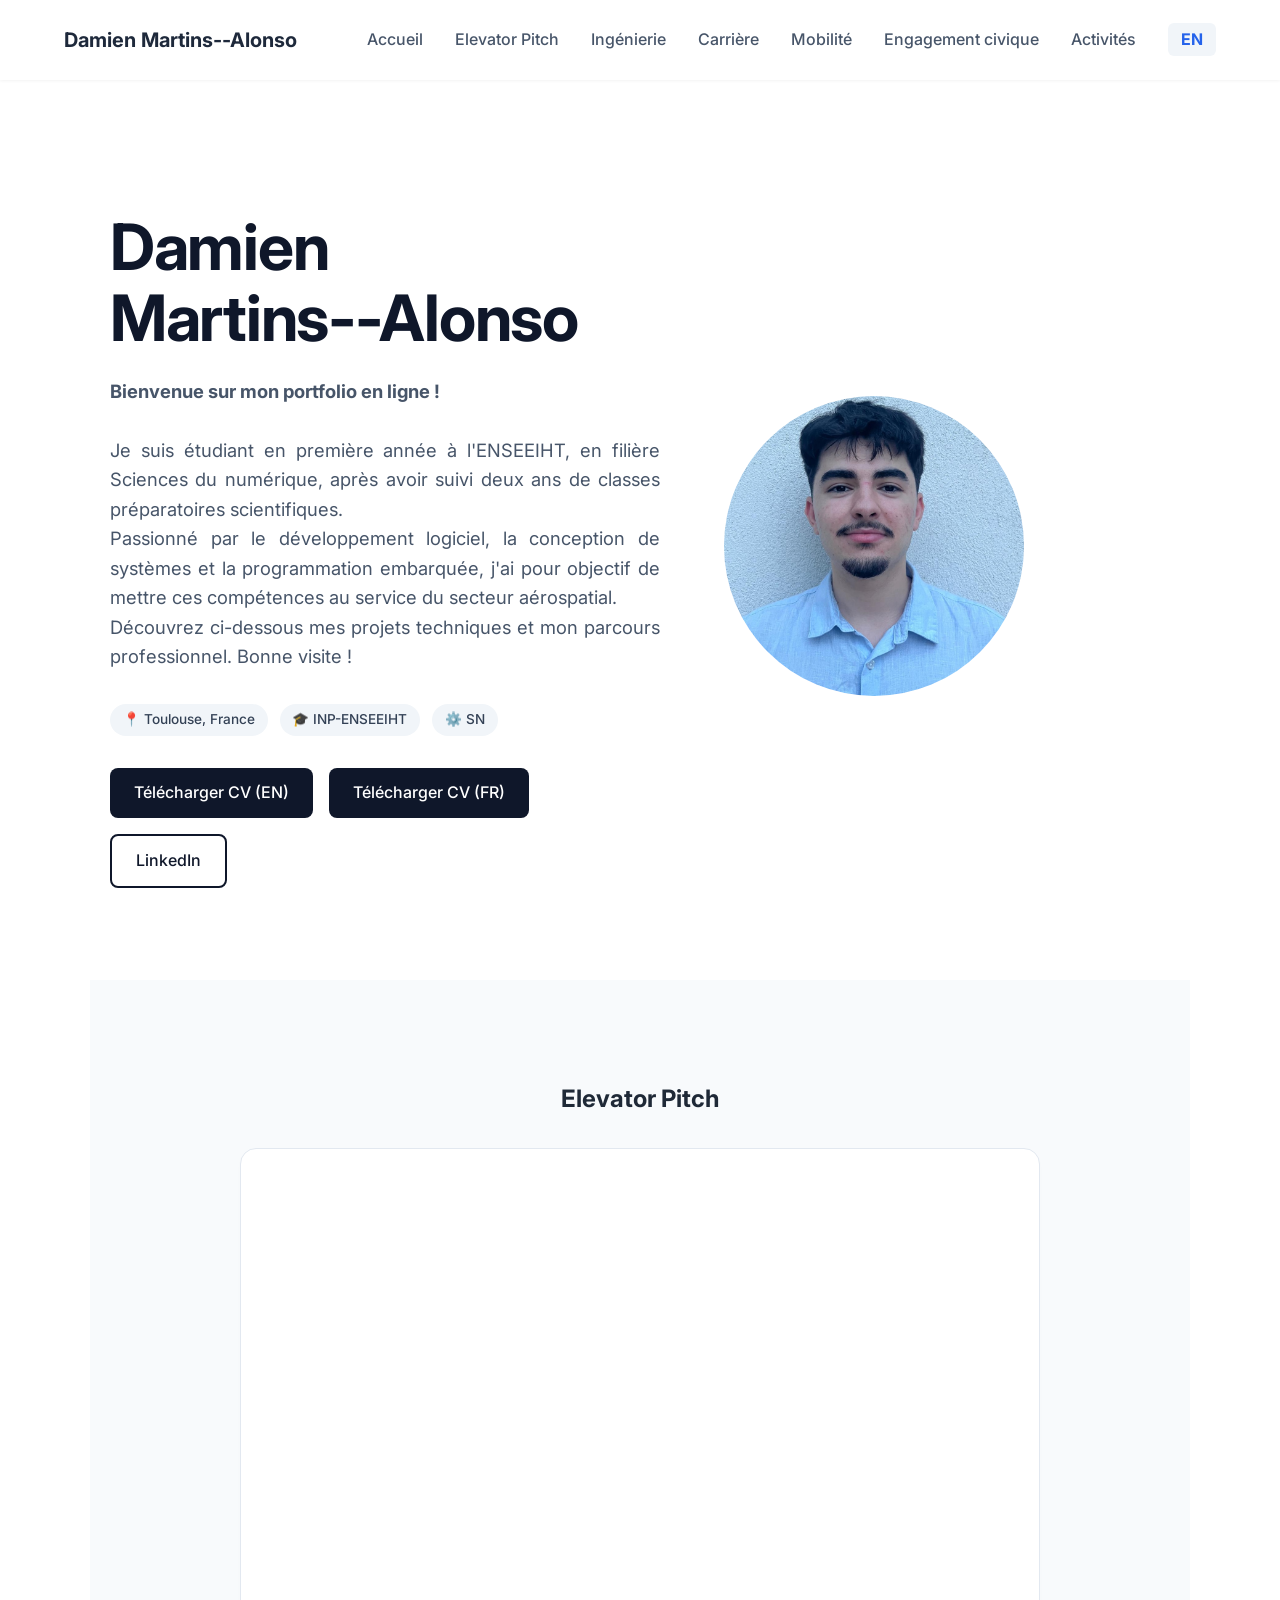
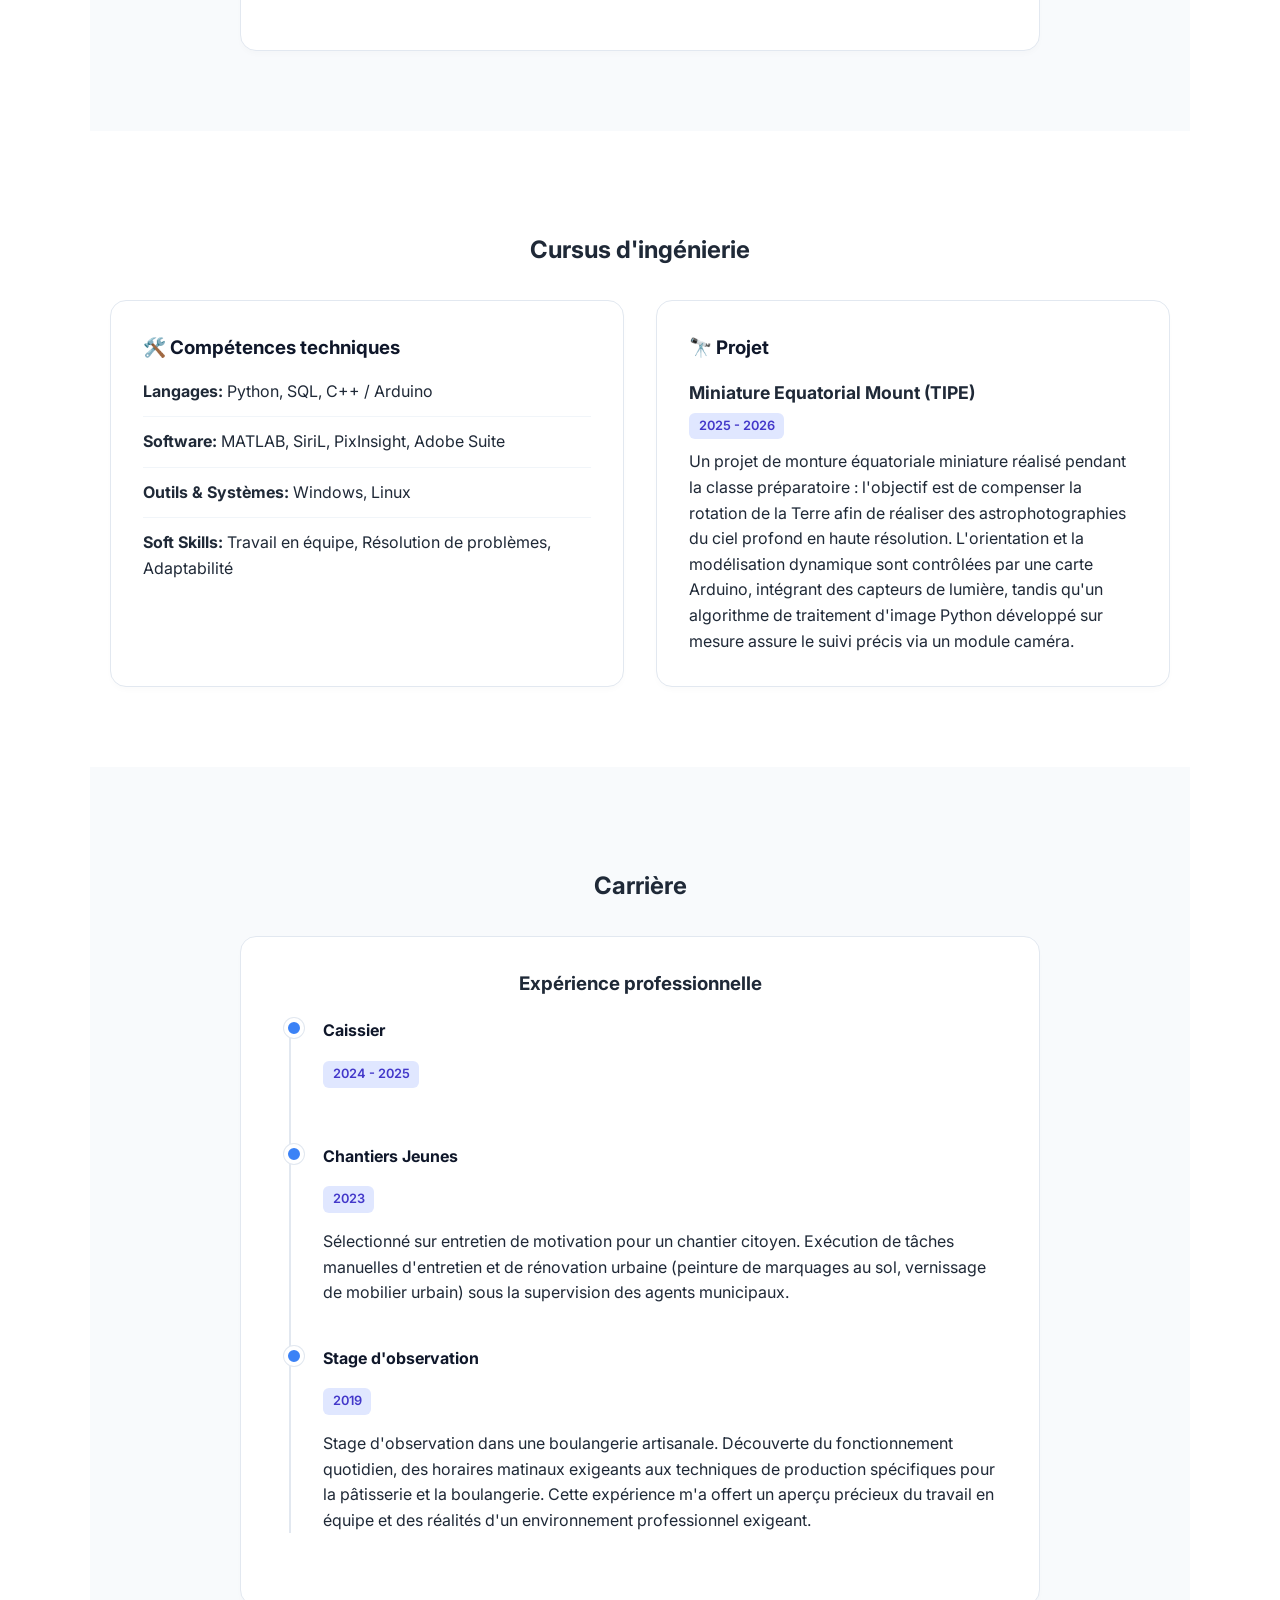
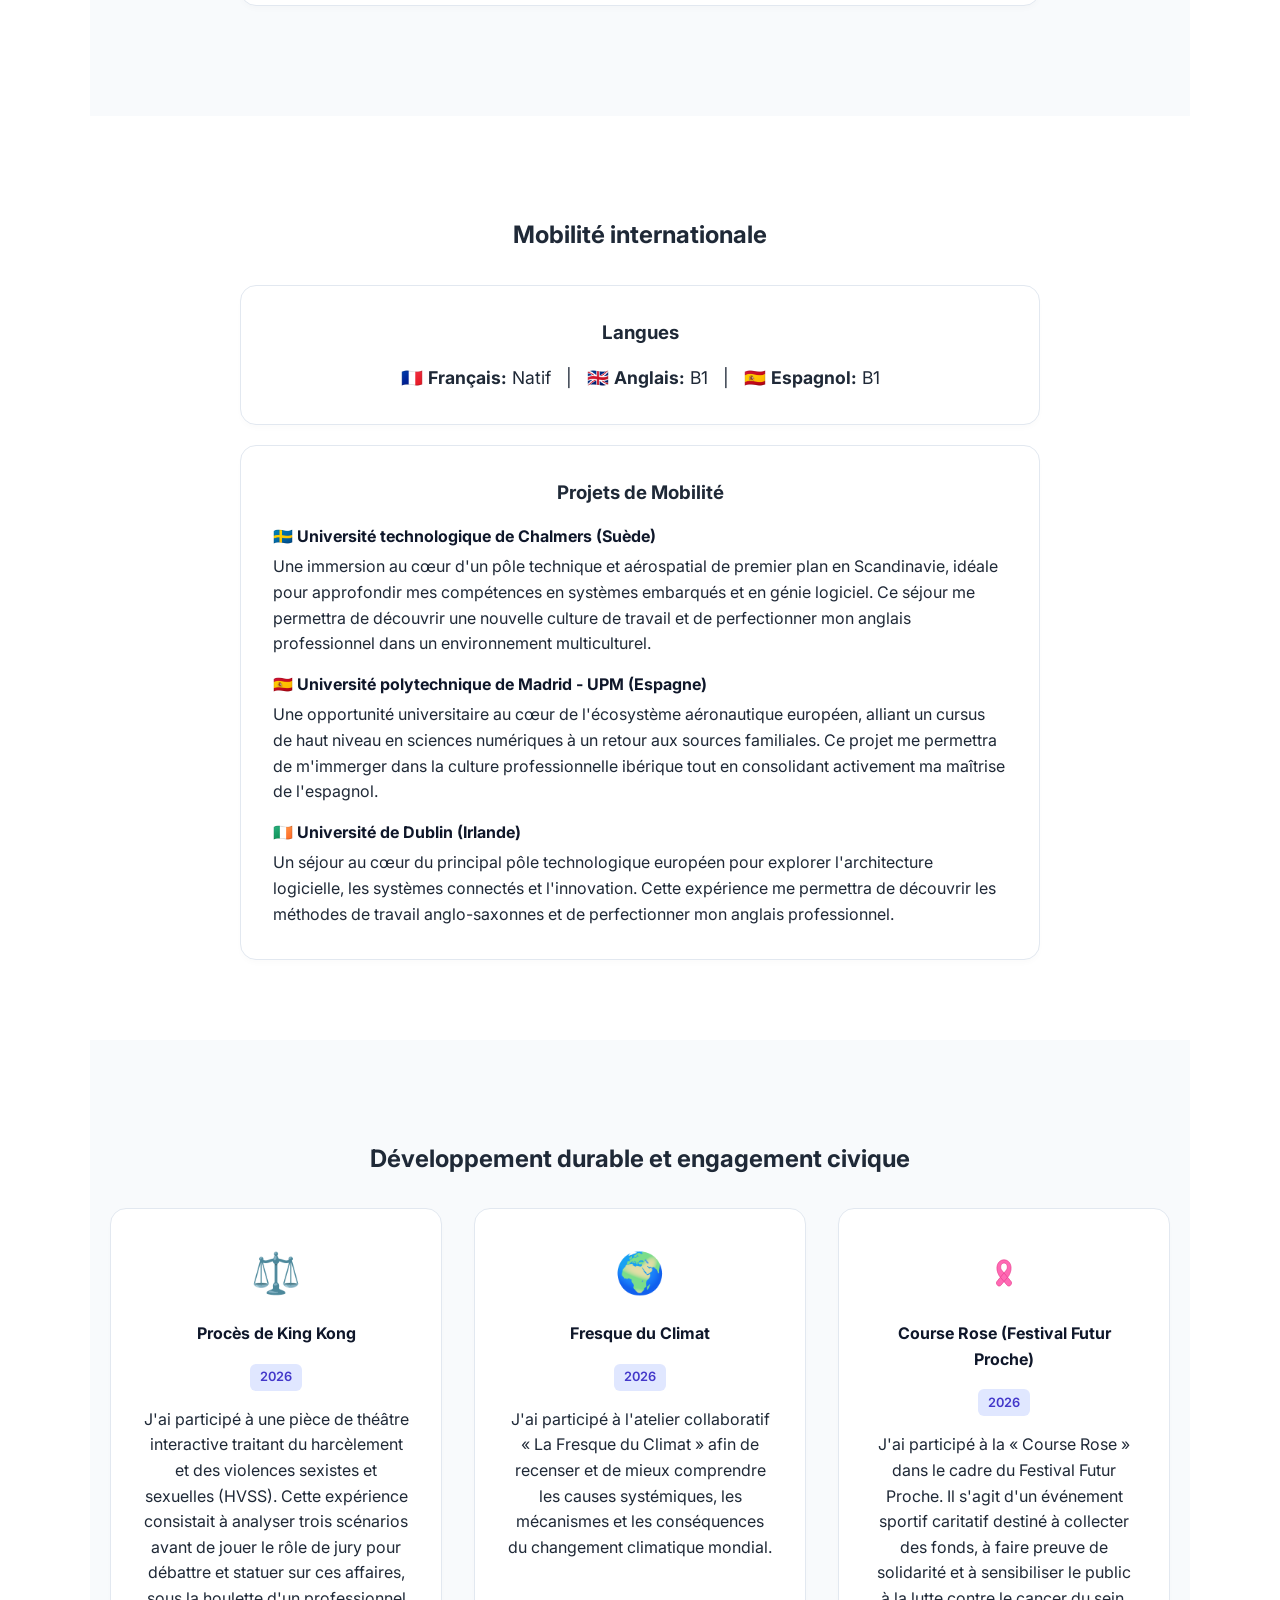
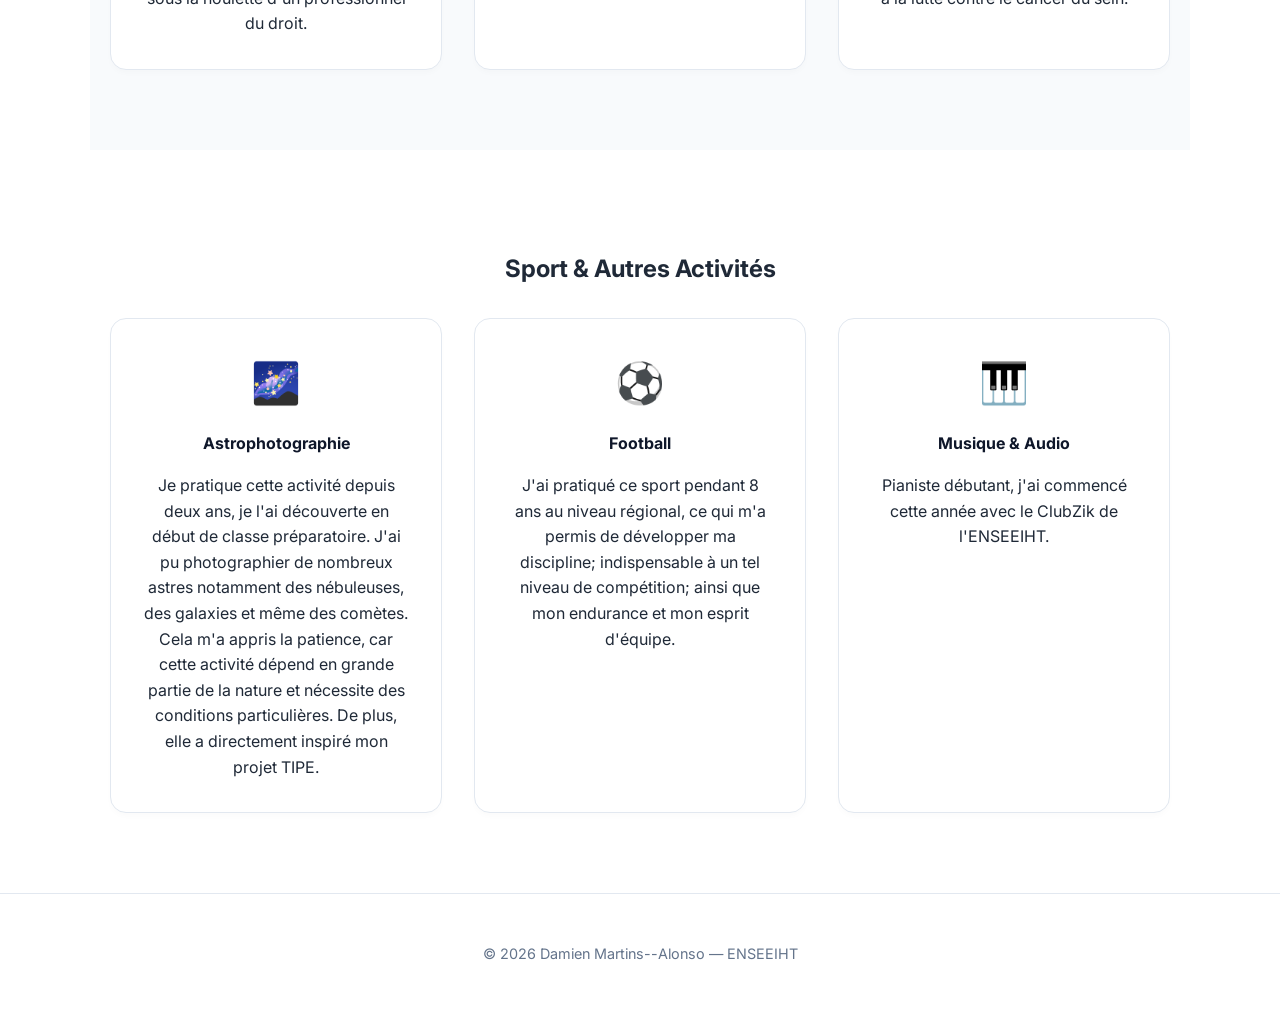
==== index_fr.html @ 05f64588 "Translate project descriptions to French Updated French text for youth projects and bakery internshi" ====
<!DOCTYPE html>
<html lang="en">
<head>
    <meta charset="UTF-8">
    <meta name="viewport" content="width=device-width, initial-scale=1.0">
    <title>Damien Martins--Alonso | Portfolio</title>
    <link rel="stylesheet" href="style.css">
    <!-- Google Fonts for modern typography -->
    <link rel="preconnect" href="https://fonts.googleapis.com">
    <link rel="preconnect" href="https://fonts.gstatic.com" crossorigin>
    <link href="https://fonts.googleapis.com/css2?family=Inter:wght@400;500;600;700&display=swap" rel="stylesheet">
</head>
<body>

  <!-- HEADER / NAVIGATION -->
    <header class="navbar">
        <div class="nav-brand"><a href="#welcome">Damien Martins--Alonso</a></div>
        
        <!-- Menu Desktop -->
        <nav class="desktop-nav">
            <ul class="nav-links">
                <li><a href="#welcome">Accueil</a></li>
                <li><a href="#elevator">Elevator Pitch</a></li>
                <li><a href="#engineering">Ingénierie</a></li>
                <li><a href="#career">Carrière</a></li>
                <li><a href="#mobility">Mobilité</a></li>
                <li><a href="#engagement">Engagement civique</a></li>
                <li><a href="#activities">Activités</a></li>
                <!-- Bouton Langue Desktop -->
                <li><a href="index.html" class="lang-btn" style="font-weight: 700; color: #2563eb;">EN</a></li>
            </ul>
        </nav>

        <!-- Bouton Hamburger / Croix -->
        <button class="hamburger" id="hamburger-btn" aria-label="Toggle menu">
            <span></span>
            <span></span>
            <span></span>
        </button>

        <!-- Menu Déroulant Mobile -->
        <div class="mobile-menu" id="mobile-menu">
            <ul class="mobile-nav-links">
                <li><a href="#welcome" class="mobile-link">Accueil</a></li>
                <li><a href="#elevator" class="mobile-link">Elevator Pitch</a></li>
                <li><a href="#engineering" class="mobile-link">Ingénierie</a></li>
                <li><a href="#career" class="mobile-link">Carrière</a></li>
                <li><a href="#mobility" class="mobile-link">Mobilité</a></li>
                <li><a href="#engagement" class="mobile-link">Engagement civique</a></li>
                <li><a href="#activities" class="mobile-link">Activités</a></li>
                <!-- Bouton Langue Mobile -->
                <li><a href="index.html" class="mobile-link" style="font-weight: 700; color: #2563eb; margin-top: 0.5rem; display: inline-block;">EN</a></li>
            </ul>
        </div>
    </header>
<main>    
        <!-- 1. WELCOME SECTION -->
        <section id="welcome" class="section hero">
            <div class="hero-content">
                <div class="hero-text">
                    <h1>Damien<br>Martins--Alonso</h1>
                    <p class="uvp" style="text-align: justify;">
                        <strong>Bienvenue sur mon portfolio en ligne !</strong><br><br>
                        Je suis étudiant en première année à l'ENSEEIHT, en filière Sciences du numérique, après avoir suivi deux ans de classes préparatoires scientifiques.<br>
                        Passionné par le développement logiciel, la conception de systèmes et la programmation embarquée, j'ai pour objectif de mettre ces compétences au service du secteur aérospatial.<br>
                           Découvrez ci-dessous mes projets techniques et mon parcours professionnel. Bonne visite !
                    </p>
                    <div class="tags">
                        <span class="tag">📍 Toulouse, France</span>
                        <span class="tag">🎓 INP-ENSEEIHT </span>
                        <span class="tag">⚙️ SN </span>
                    </div>
                    <div class="actions">
                        <a href="assets/CV_EN.pdf" class="btn" target="_blank">Télécharger CV (EN)</a>
                        <a href="assets/CV_FR.pdf" class="btn" target="_blank">Télécharger CV (FR)</a>
                        <a href="https://www.linkedin.com/in/damien-martins-alonso-7abb7a439/" class="btn btn-outline" target="_blank">LinkedIn</a>
                    </div>
                </div>
                <div class="hero-image">
                    <img src="assets/photo.jpg" alt="Damien Martins--Alonso" style="width: 300px; height: 300px; border-radius: 50%; object-fit: cover; object-position: 65% 30%;">
                </div>
            </div>
        </section>

        <!-- 2. ELEVATOR PITCH SECTION -->
        <section id="elevator" class="section bg-light">
            <h2 style="text-align: center;">Elevator Pitch</h2>
            <p class="section-subtitle" style="text-align: center; margin-bottom: 30px;">  </p>
            <div class="card video-card" style="margin: 0 auto; max-width: 800px;">
                <div class="video-container">
                    <iframe width="560" height="315" src="https://www.youtube.com/embed/dQw4w9WgXcQ" title="Elevator Pitch" frameborder="0" allowfullscreen></iframe>
                </div>
            </div>
        </section>

      <!-- 3. ENGINEERING COURSE SECTION -->
        <section id="engineering" class="section">
            <h2 style="text-align: center;">Cursus d'ingénierie</h2>
           <p class="section-subtitle" style="text-align: center; margin-bottom: 30px;">  </p>
            <div class="grid-2">
                <div class="card">
                    <h3>🛠️ Compétences techniques</h3>
                    <ul class="skills-list">
                        <li><strong>Langages:</strong> Python, SQL, C++ / Arduino</li>
                        <li><strong>Software:</strong> MATLAB, SiriL, PixInsight, Adobe Suite</li>
                        <li><strong>Outils & Systèmes:</strong> Windows, Linux</li>
                        <li><strong>Soft Skills:</strong> Travail en équipe, Résolution de problèmes, Adaptabilité</li>
                    </ul>
                </div>

               <div class="card project-card">
                    <h3>🔭 Projet</h3>
                    <div style="margin-top: 15px;">
                        <h4 style="font-size: 1.1rem; color: var(--primary-color); margin-bottom: 5px;">Miniature Equatorial Mount (TIPE)</h4>
                        <span class="date" style="display: inline-block; margin-bottom: 10px;">2025 - 2026</span>
                        <p>Un projet de monture équatoriale miniature réalisé pendant la classe préparatoire : l'objectif est de compenser la rotation de la Terre afin de réaliser des astrophotographies du ciel profond en haute résolution. L'orientation et la modélisation dynamique sont contrôlées par une carte Arduino, intégrant des capteurs de lumière, tandis qu'un algorithme de traitement d'image Python développé sur mesure assure le suivi précis via un module caméra.</p>
                    </div>
                </div>
            </div>
        </section>
        
        <!-- 4. CAREER DEVELOPMENT SECTION -->
        <section id="career" class="section bg-light">
            <h2 style="text-align: center;">Carrière</h2>
            <p class="section-subtitle" style="text-align: center; margin-bottom: 30px;">  </p>        
            <div style="max-width: 800px; margin: 0 auto;">
                <div class="card" style="margin-bottom: 30px;">
                    <h3 style="text-align: center; color: var(--primary-color); margin-bottom: 20px;">Expérience professionnelle</h3>
                    <div class="experience-timeline">
                        <div class="timeline-item">
                            <h4>Caissier</h4>
                            <span class="date">2024 - 2025</span>
                            <p> </p>
                        </div>
                        <div class="timeline-item">
                            <h4>Chantiers Jeunes</h4>
                            <span class="date">2023</span>
                            <p>Sélectionné sur entretien de motivation pour un chantier citoyen. Exécution de tâches manuelles d'entretien et de rénovation urbaine (peinture de marquages au sol, vernissage de mobilier urbain) sous la supervision des agents municipaux.</p>
                        </div>
                        <div class="timeline-item">
                            <h4>Stage d'observation</h4>
                            <span class="date">2019</span>
                            <p>Stage d'observation dans une boulangerie artisanale. Découverte du fonctionnement quotidien, des horaires matinaux exigeants aux techniques de production spécifiques pour la pâtisserie et la boulangerie. Cette expérience m'a offert un aperçu précieux du travail en équipe et des réalités d'un environnement professionnel exigeant.</p>
                        </div>
                    </div>
                </div>
            </div>
        </section>
        
        <!-- 5. INTERNATIONAL MOBILITY SECTION -->
        <section id="mobility" class="section">
            <h2 style="text-align: center;">Mobilité internationale</h2>
            <p class="section-subtitle" style="text-align: center; margin-bottom: 30px;">   </p>
            
            <div style="max-width: 800px; margin: 0 auto;">
                <div class="card" style="margin-bottom: 20px;">
                    <h3 style="text-align: center; color: var(--primary-color);">Langues</h3>
                    <p style="text-align: center; font-size: 1.1rem; line-height: 1.6;">
                        🇫🇷 <strong>Français:</strong> Natif &nbsp; | &nbsp; 
                        🇬🇧 <strong>Anglais:</strong> B1 &nbsp; | &nbsp; 
                        🇪🇸 <strong>Espagnol:</strong> B1
                    </p>
                </div>
                
                <div class="card">
                    <h3 style="text-align: center; color: var(--primary-color);">Projets de Mobilité</h3>
                    <div style="display: flex; flex-direction: column; gap: 15px;">
                        <div>
                            <h4 style="margin-bottom: 5px;">🇸🇪 Université technologique de Chalmers (Suède)</h4>
                            <p>Une immersion au cœur d'un pôle technique et aérospatial de premier plan en Scandinavie, idéale pour approfondir mes compétences en systèmes embarqués et en génie logiciel. Ce séjour me permettra de découvrir une nouvelle culture de travail et de perfectionner mon anglais professionnel dans un environnement multiculturel.</p>
                        </div>
                        <div>
                            <h4 style="margin-bottom: 5px;">🇪🇸 Université polytechnique de Madrid - UPM (Espagne)</h4>
                            <p>Une opportunité universitaire au cœur de l'écosystème aéronautique européen, alliant un cursus de haut niveau en sciences numériques à un retour aux sources familiales. Ce projet me permettra de m'immerger dans la culture professionnelle ibérique tout en consolidant activement ma maîtrise de l'espagnol.</p>
                        </div>
                        <div>
                            <h4 style="margin-bottom: 5px;">🇮🇪 Université de Dublin (Irlande)</h4>
                            <p>Un séjour au cœur du principal pôle technologique européen pour explorer l'architecture logicielle, les systèmes connectés et l'innovation. Cette expérience me permettra de découvrir les méthodes de travail anglo-saxonnes et de perfectionner mon anglais professionnel.</p>
                        </div>
                    </div>
                </div>
            </div>
        </section>

        <!-- 6. SUSTAINABILITY & CIVIC ENGAGEMENT SECTION -->
        <section id="engagement" class="section bg-light">
            <h2 style="text-align: center;">Développement durable et engagement civique</h2>
            <p class="section-subtitle" style="text-align: center; margin-bottom: 30px;">  </p>
            <div class="grid-3">
                <div class="card align-center">
                    <div class="icon">⚖️</div>
                    <h4>Procès de King Kong</h4>
                    <span class="date">2026</span>
                    <p>J'ai participé à une pièce de théâtre interactive traitant du harcèlement et des violences sexistes et sexuelles (HVSS). Cette expérience consistait à analyser trois scénarios avant de jouer le rôle de jury pour débattre et statuer sur ces affaires, sous la houlette d'un professionnel du droit.</p>
                </div>
                
                <div class="card align-center">
                    <div class="icon">🌍</div>
                    <h4>Fresque du Climat</h4>
                    <span class="date">2026</span>
                    <p>J'ai participé à l'atelier collaboratif « La Fresque du Climat » afin de recenser et de mieux comprendre les causes systémiques, les mécanismes et les conséquences du changement climatique mondial.</p>
                </div>

                <div class="card align-center">
                    <div class="icon">
                        <!-- Véritable icône du Ruban Rose avec effet croisé intégré en SVG -->
                        <svg width="32" height="32" viewBox="0 0 100 100" xmlns="http://www.w3.org/2000/svg">
                            <path d="M50 15 C 30 15, 20 40, 35 65 L 60 95 C 60 95, 65 100, 70 95 C 75 90, 75 85, 70 80 L 45 50 C 35 40, 40 25, 50 25 C 60 25, 65 40, 55 50 L 30 80 C 25 85, 25 90, 30 95 C 35 100, 40 95, 40 95 L 65 65 C 80 40, 70 15, 50 15 Z" fill="#ff69b4" stroke="#e83e8c" stroke-width="2"/>
                        </svg>
                    </div>
                    <h4>Course Rose (Festival Futur Proche)</h4>
                    <span class="date">2026</span>
                    <p>J'ai participé à la « Course Rose » dans le cadre du Festival Futur Proche. Il s'agit d'un événement sportif caritatif destiné à collecter des fonds, à faire preuve de solidarité et à sensibiliser le public à la lutte contre le cancer du sein.</p>
                </div>
            </div>
        </section>

        <!-- 7. SPORT & OTHER ACTIVITIES SECTION -->
        <section id="activities" class="section">
            <h2 style="text-align: center;">Sport & Autres Activités</h2>
            <p class="section-subtitle" style="text-align: center; margin-bottom: 30px;">  </p>        
            <div class="grid-3">
                <div class="card align-center">
                    <div class="icon">🌌</div>
                    <h4>Astrophotographie</h4>
                    <p>Je pratique cette activité depuis deux ans, je l'ai découverte en début de classe préparatoire. J'ai pu photographier de nombreux astres notamment des nébuleuses, des galaxies et même des comètes. Cela m'a appris la patience, car cette activité dépend en grande partie de la nature et nécessite des conditions particulières. De plus, elle a directement inspiré mon projet TIPE.</p>
                </div>
                <div class="card align-center">
                    <div class="icon">⚽</div>
                    <h4>Football</h4>
                    <p>J'ai pratiqué ce sport pendant 8 ans au niveau régional, ce qui m'a permis de développer ma discipline; indispensable à un tel niveau de compétition; ainsi que mon endurance et mon esprit d'équipe.</p>
                </div>
                <div class="card align-center">
                    <div class="icon">🎹</div>
                    <h4>Musique & Audio</h4>
                    <p>Pianiste débutant, j'ai commencé cette année avec le ClubZik de l'ENSEEIHT.</p>
                </div>
            </div>
        </section>

    </main>

    <footer>
        <p>© 2026 Damien Martins--Alonso — ENSEEIHT</p>
    </footer>
<script>
    const hamburgerBtn = document.getElementById('hamburger-btn');
    const mobileMenu = document.getElementById('mobile-menu');
    const mobileLinks = document.querySelectorAll('.mobile-link');

    hamburgerBtn.addEventListener('click', () => {
        hamburgerBtn.classList.toggle('active');
        mobileMenu.classList.toggle('active');
    });

    mobileLinks.forEach(link => {
        link.addEventListener('click', () => {
            hamburgerBtn.classList.remove('active');
            mobileMenu.classList.remove('active');
        });
    });
</script>
</body>
</html>
---- style.css ----
/* Reset & Base Styles */
* { box-sizing: border-box; margin: 0; padding: 0; }
html { scroll-behavior: smooth; font-family: 'Inter', sans-serif; color: #1f2937; line-height: 1.6; }
body { background-color: #ffffff; }
a { color: inherit; text-decoration: none; }

/* Utility Classes */
.bg-light { background-color: #f8fafc; }
.section { padding: 100px 20px 80px; max-width: 1100px; margin: 0 auto; }
.section-subtitle { color: #64748b; font-size: 1.1rem; margin-bottom: 3rem; }
.subsection-title { margin: 3rem 0 1.5rem; font-size: 1.5rem; }
.mt-2 { margin-top: 1rem; }
.align-center { text-align: center; }
.icon { font-size: 2.5rem; margin-bottom: 1rem; }

/* --- NAVBAR & RESPONSIVE HEADER --- */
.navbar {
    display: flex;
    justify-content: space-between;
    align-items: center;
    width: 100%;
    padding: 1.5rem 5%;
    background-color: #ffffff;
    position: sticky;
    top: 0;
    z-index: 999;
    box-shadow: 0 1px 3px rgba(0, 0, 0, 0.05);
}

.nav-brand {
    flex-shrink: 0;
}

.nav-brand a {
    font-size: 1.25rem;
    font-weight: 700;
    color: var(--primary-color, #1e293b);
    text-decoration: none;
}

.nav-links {
    list-style: none;
    display: flex;
    gap: 2rem;
    margin: 0;
    padding: 0;
}

.nav-links li a {
    text-decoration: none;
    color: #475569;
    font-weight: 500;
    transition: color 0.2s;
}

.nav-links li a:hover {
    color: var(--primary-color, #2563eb);
}

/* Hero Section */
.hero { display: flex; align-items: center; min-height: 100vh; padding-top: 120px; }
.hero-content { display: flex; gap: 4rem; align-items: center; }
.hero-text { flex: 1; }
.hero-text h1 { font-size: 4rem; line-height: 1.1; margin-bottom: 1.5rem; color: #0f172a; letter-spacing: -0.02em; }
.uvp { font-size: 1.15rem; color: #475569; margin-bottom: 2rem; max-width: 600px; }
.hero-image { flex: 0 0 350px; }
.image-placeholder { width: 300px; height: 300px; background: #e2e8f0; border-radius: 50%; display: flex; align-items: center; justify-content: center; color: #94a3b8; font-weight: 600; font-size: 1.2rem; }

/* Tags & Buttons */
.tags { display: flex; gap: 0.75rem; flex-wrap: wrap; margin-bottom: 2rem; }
.tag { background: #f1f5f9; color: #334155; padding: 0.35rem 0.8rem; border-radius: 20px; font-size: 0.85rem; font-weight: 500; }
.actions { display: flex; gap: 1rem; flex-wrap: wrap; }
.btn { display: inline-block; background: #0f172a; color: white; padding: 0.75rem 1.5rem; border-radius: 8px; font-weight: 500; transition: background 0.2s; }
.btn:hover { background: #334155; }
.btn-outline { background: transparent; color: #0f172a; border: 2px solid #0f172a; }
.btn-outline:hover { background: #f8fafc; color: #0f172a; }

/* Grids */
.grid-2 { display: grid; grid-template-columns: repeat(auto-fit, minmax(400px, 1fr)); gap: 2rem; }
.grid-3 { display: grid; grid-template-columns: repeat(auto-fit, minmax(280px, 1fr)); gap: 2rem; }

/* Cards */
.card { background: white; padding: 2rem; border-radius: 16px; border: 1px solid #e2e8f0; box-shadow: 0 4px 6px -1px rgba(0,0,0,0.02); transition: transform 0.2s; }
.card:hover { transform: translateY(-3px); box-shadow: 0 10px 15px -3px rgba(0,0,0,0.05); }
.card h3, .card h4 { margin-bottom: 1rem; color: #0f172a; }
.date { display: inline-block; background: #e0e7ff; color: #4338ca; padding: 0.2rem 0.6rem; border-radius: 6px; font-size: 0.8rem; font-weight: 600; margin-bottom: 1rem; }

/* Lists & Timeline */
.skills-list { list-style: none; }
.skills-list li { margin-bottom: 0.75rem; padding-bottom: 0.75rem; border-bottom: 1px solid #f1f5f9; }
.skills-list li:last-child { border-bottom: none; }
.experience-timeline { border-left: 2px solid #e2e8f0; padding-left: 2rem; margin-left: 1rem; }
.timeline-item { position: relative; margin-bottom: 2.5rem; }
.timeline-item::before { content: ''; position: absolute; left: -39px; top: 0; width: 12px; height: 12px; background: #3b82f6; border-radius: 50%; border: 4px solid white; box-shadow: 0 0 0 1px #e2e8f0; }

/* Video */
.video-container { position: relative; padding-bottom: 56.25%; height: 0; overflow: hidden; max-width: 100%; border-radius: 12px; margin-bottom: 1.5rem; }
.video-container iframe { position: absolute; top: 0; left: 0; width: 100%; height: 100%; }

/* Footer */
footer { text-align: center; padding: 3rem 1rem; color: #64748b; font-size: 0.9rem; border-top: 1px solid #e2e8f0; }

/* Bouton Hamburger */
.hamburger {
    display: none;
    background: none;
    border: none;
    cursor: pointer;
    flex-direction: column;
    justify-content: space-between;
    width: 28px;
    height: 20px;
    padding: 0;
    margin-left: auto;
    z-index: 2001; /* Reste au-dessus du menu */
}

.hamburger span {
    display: block;
    width: 100%;
    height: 3px;
    background-color: #1e293b;
    border-radius: 2px;
    transition: transform 0.3s ease, opacity 0.3s ease; /* Animation fluide vers la croix */
}

/* Transformation du Hamburger en Croix (X) */
.hamburger.active span:nth-child(1) {
    transform: translateY(8.5px) rotate(45deg);
}

.hamburger.active span:nth-child(2) {
    opacity: 0;
}

.hamburger.active span:nth-child(3) {
    transform: translateY(-8.5px) rotate(-45deg);
}

/* Menu Mobile Déroulant (Dropdown compact sous le nom) */
.mobile-menu {
    position: absolute; 
    top: 100%;
    left: 0;
    width: 100%; 
    background-color: #ffffff;
    border-radius: 0;
    border: 1px solid #e2e8f0;
    box-shadow: 0 10px 25px rgba(0, 0, 0, 0.12);
    z-index: 2000;
    display: flex;
    flex-direction: column;
    padding: 1.25rem 1.5rem;
    
    opacity: 0;
    visibility: hidden;
    pointer-events: none;
    transform: translateY(-10px);
    transition: opacity 0.25s ease, transform 0.25s ease, visibility 0.25s ease;
}

.mobile-menu.active {
    opacity: 1;
    visibility: visible;
    pointer-events: auto;
    transform: translateY(0);
}

.mobile-nav-links {
    list-style: none;
    display: flex;
    flex-direction: column;
    gap: 1rem;
    padding: 0;
    margin: 0;
}

.mobile-nav-links li a {
    font-size: 1rem;
    font-weight: 500;
    text-decoration: none;
    color: #475569;
    transition: color 0.2s;
}

.mobile-nav-links li a:hover {
    color: #2563eb;
}

/* Style spécifique pour le bouton de langue */
.desktop-nav .nav-links li a.lang-btn {
    background-color: #f1f5f9;
    padding: 0.4rem 0.8rem;
    border-radius: 6px;
    transition: background-color 0.2s;
}

.desktop-nav .nav-links li a.lang-btn:hover {
    background-color: #e2e8f0;
    color: #2563eb;
}
/* Affichage mobile */
@media screen and (max-width: 1024px) {
    .desktop-nav {
        display: none !important;
    }
    .hamburger {
        display: flex !important;
    }
}
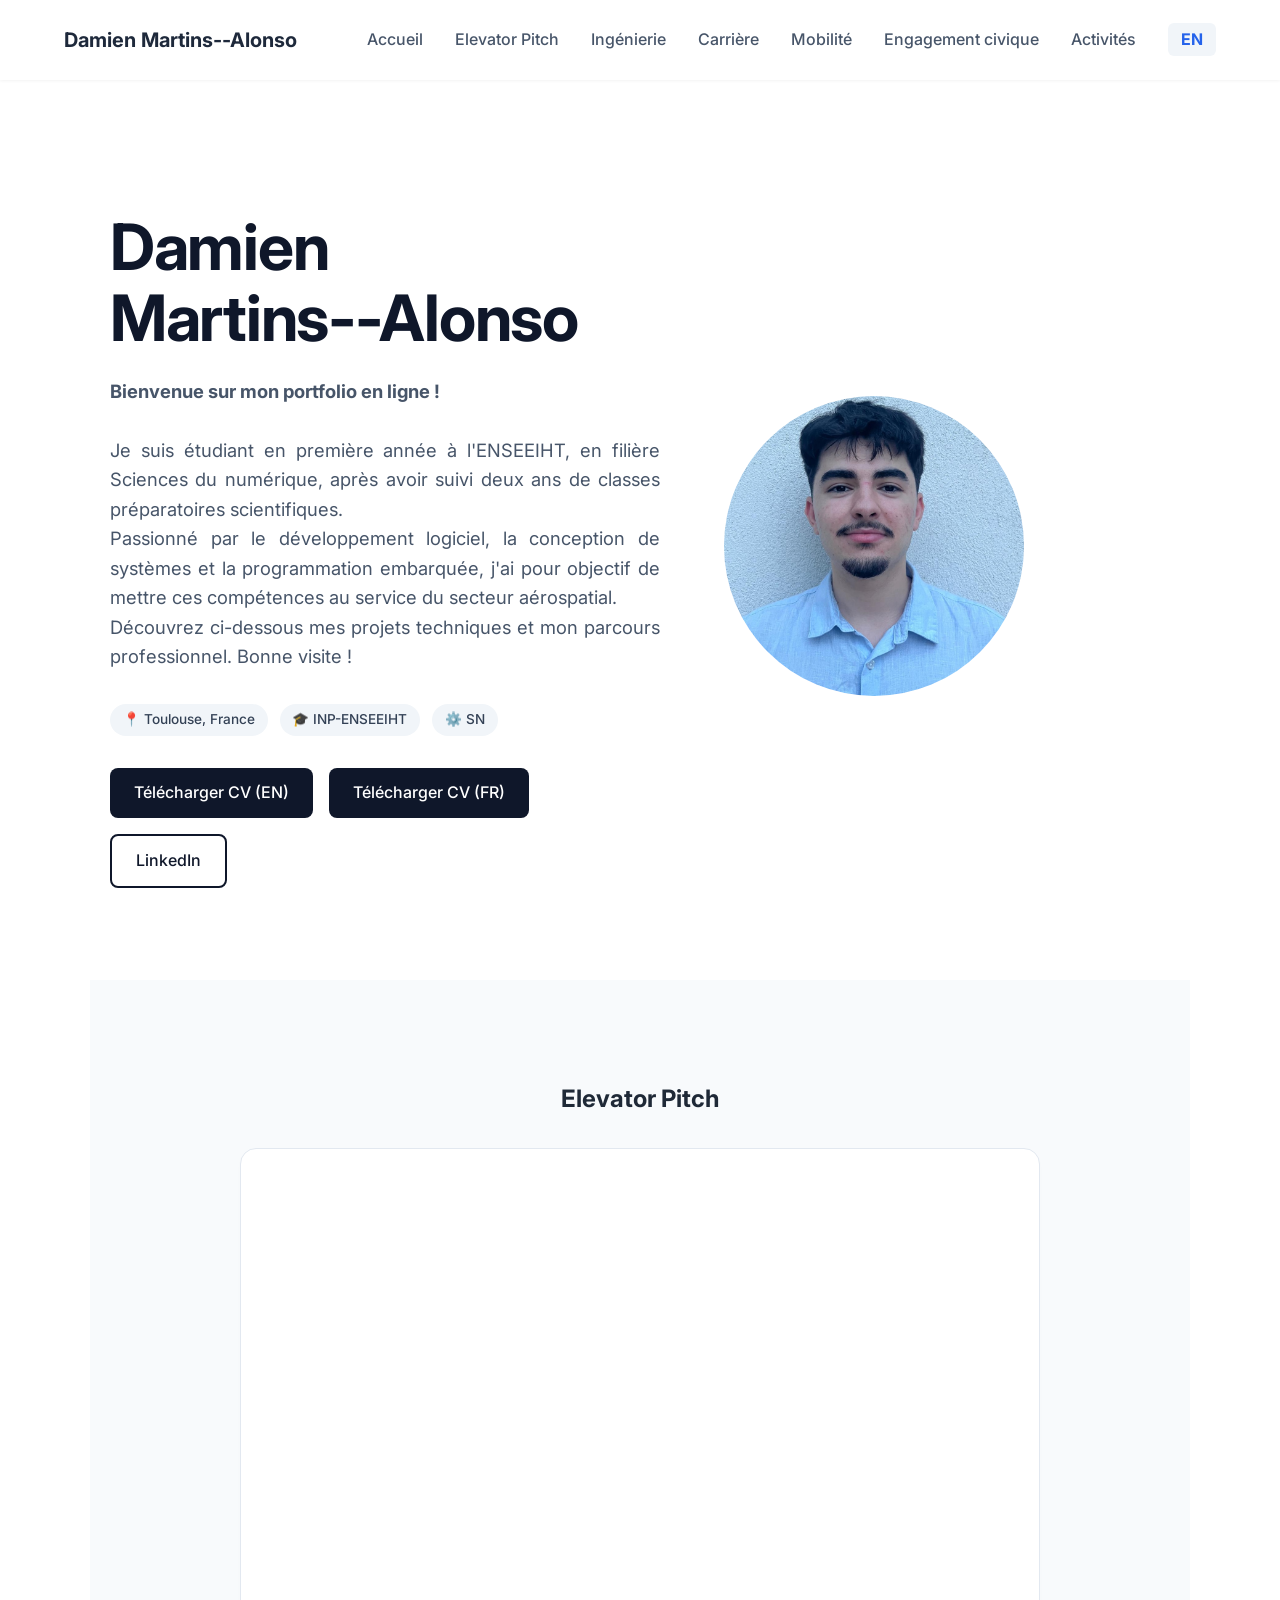
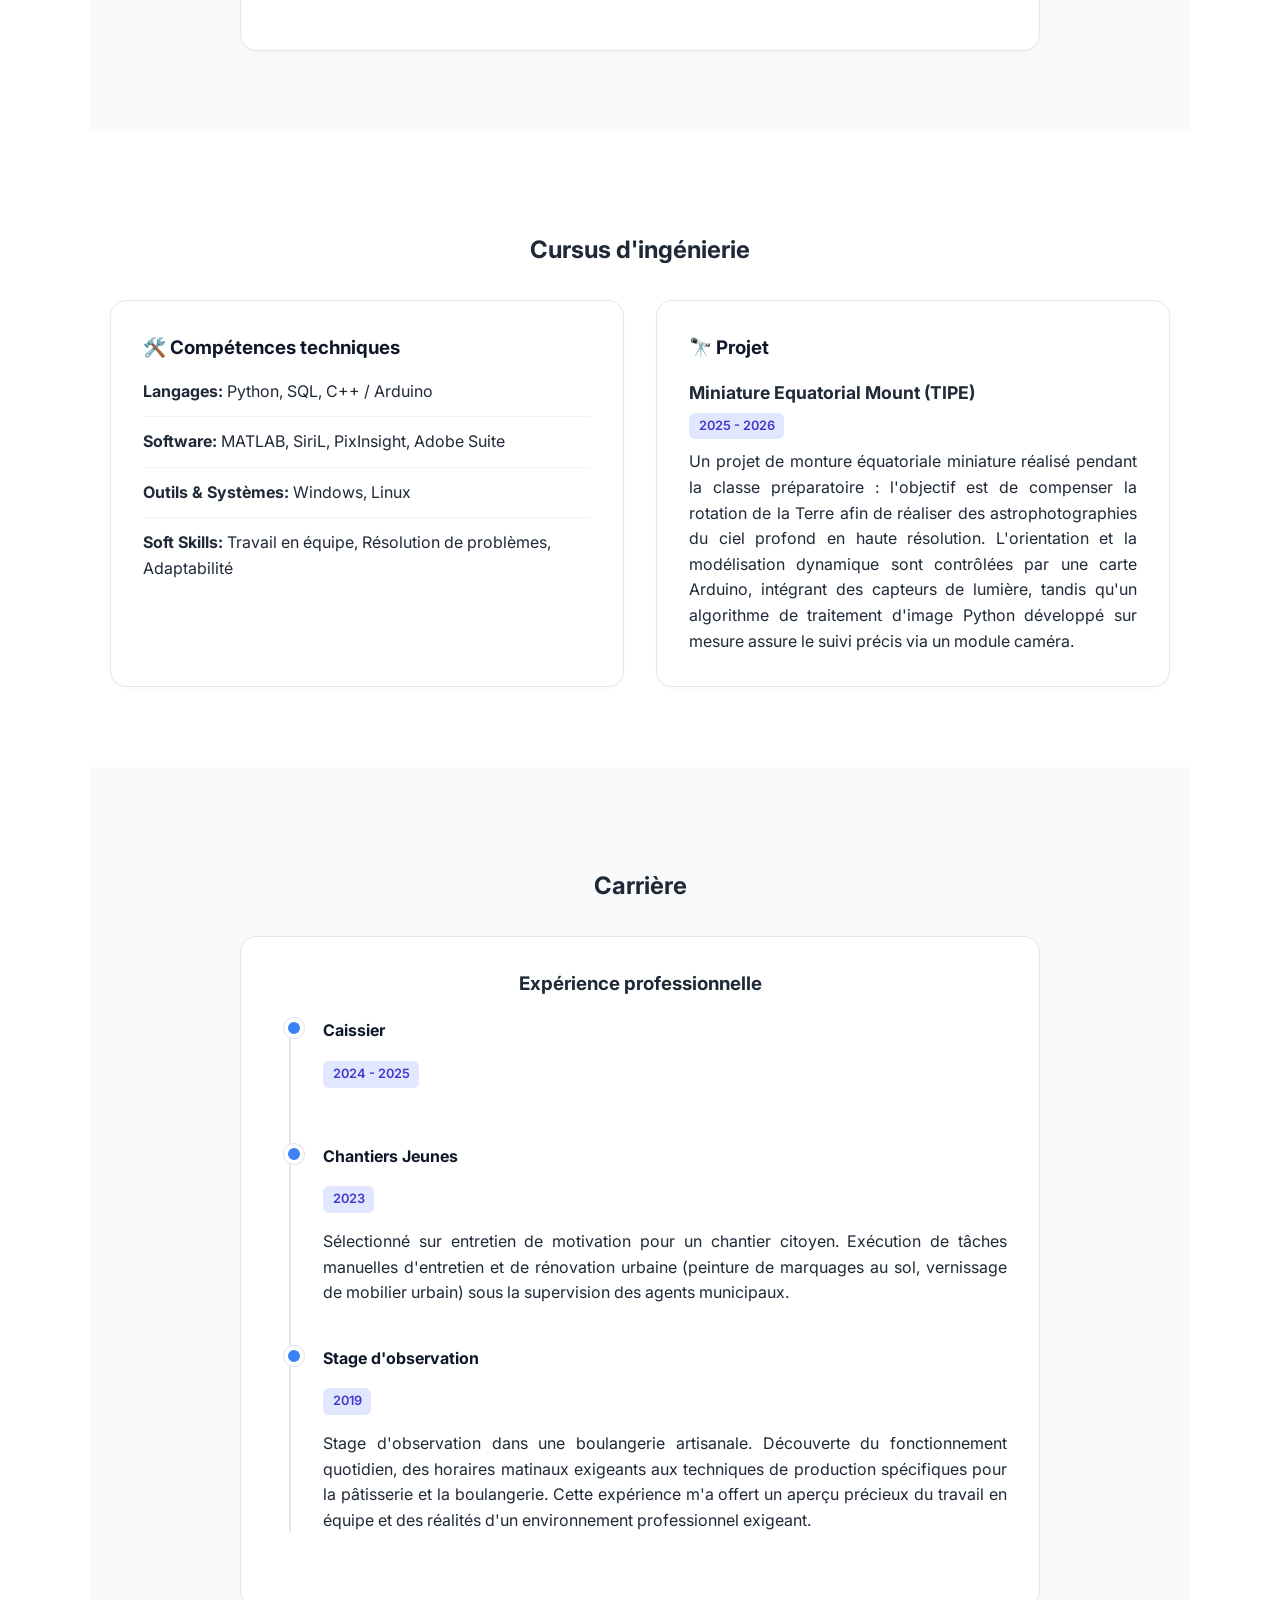
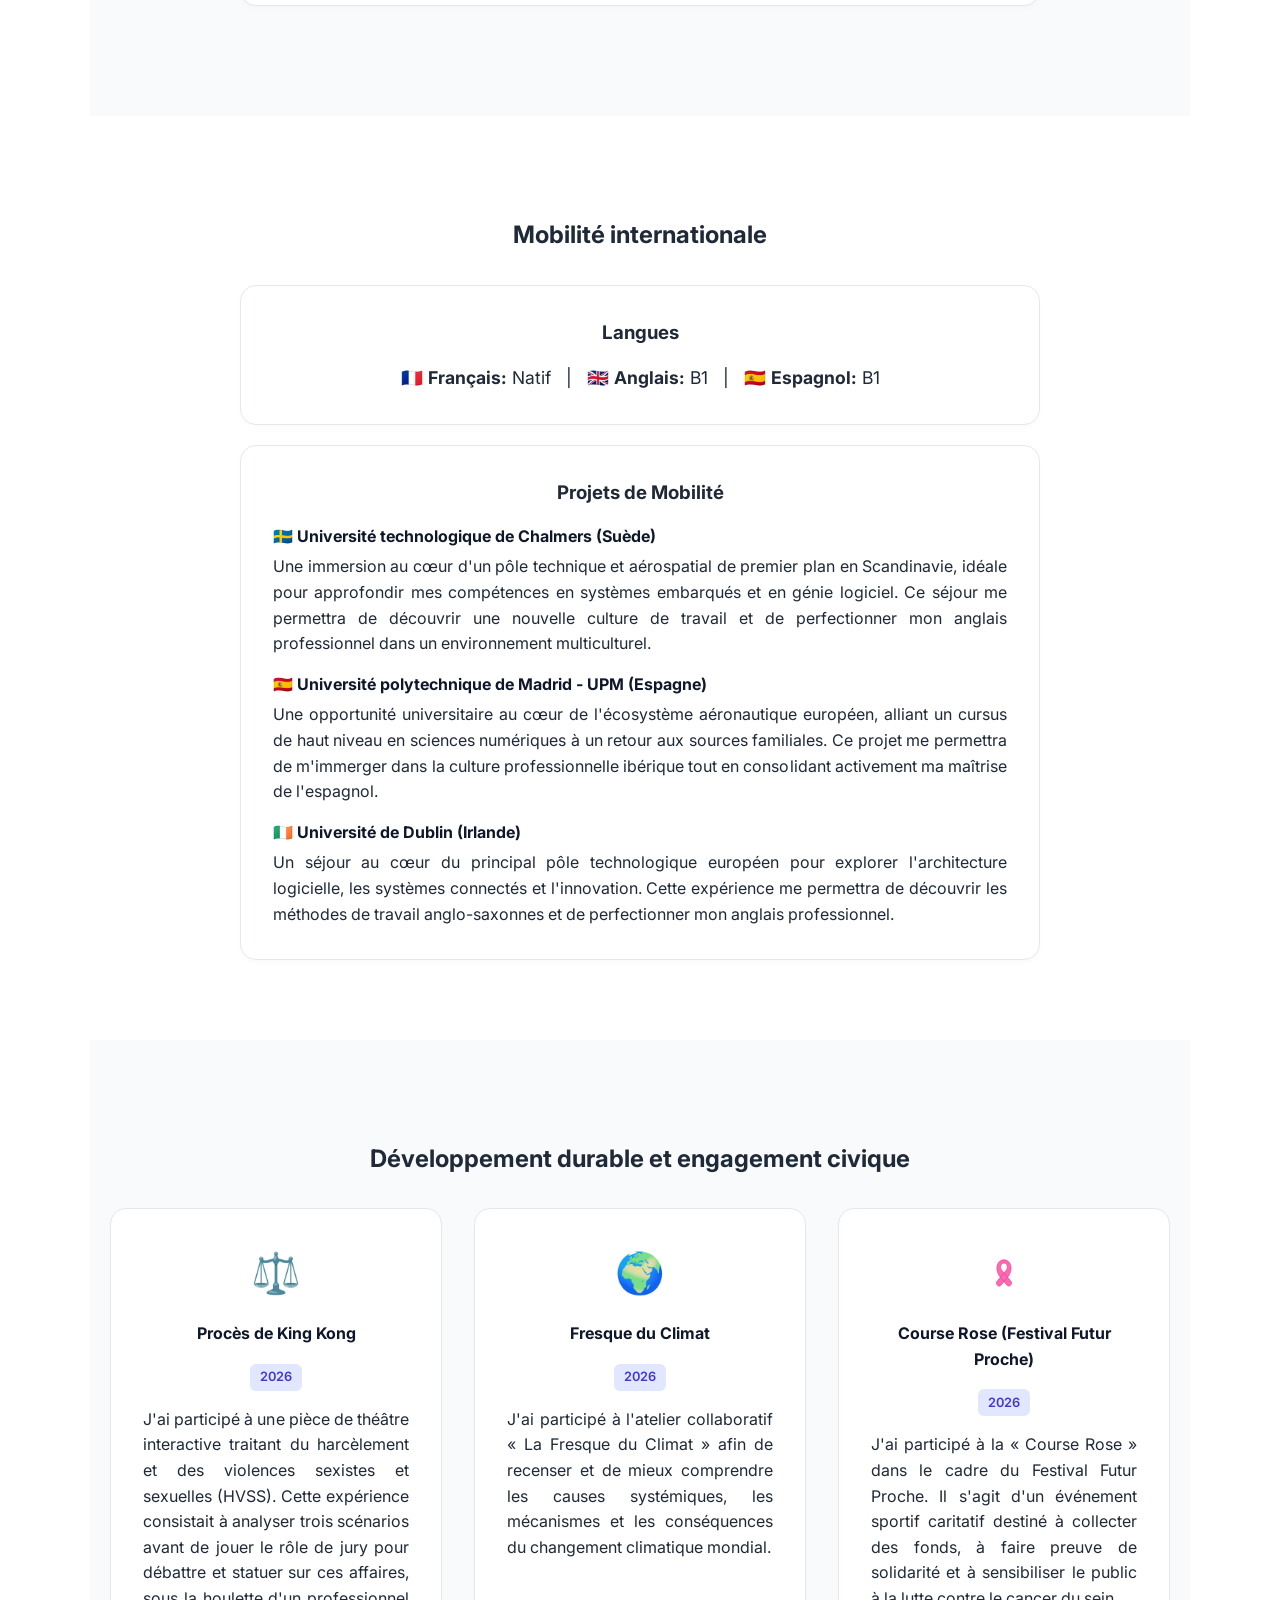
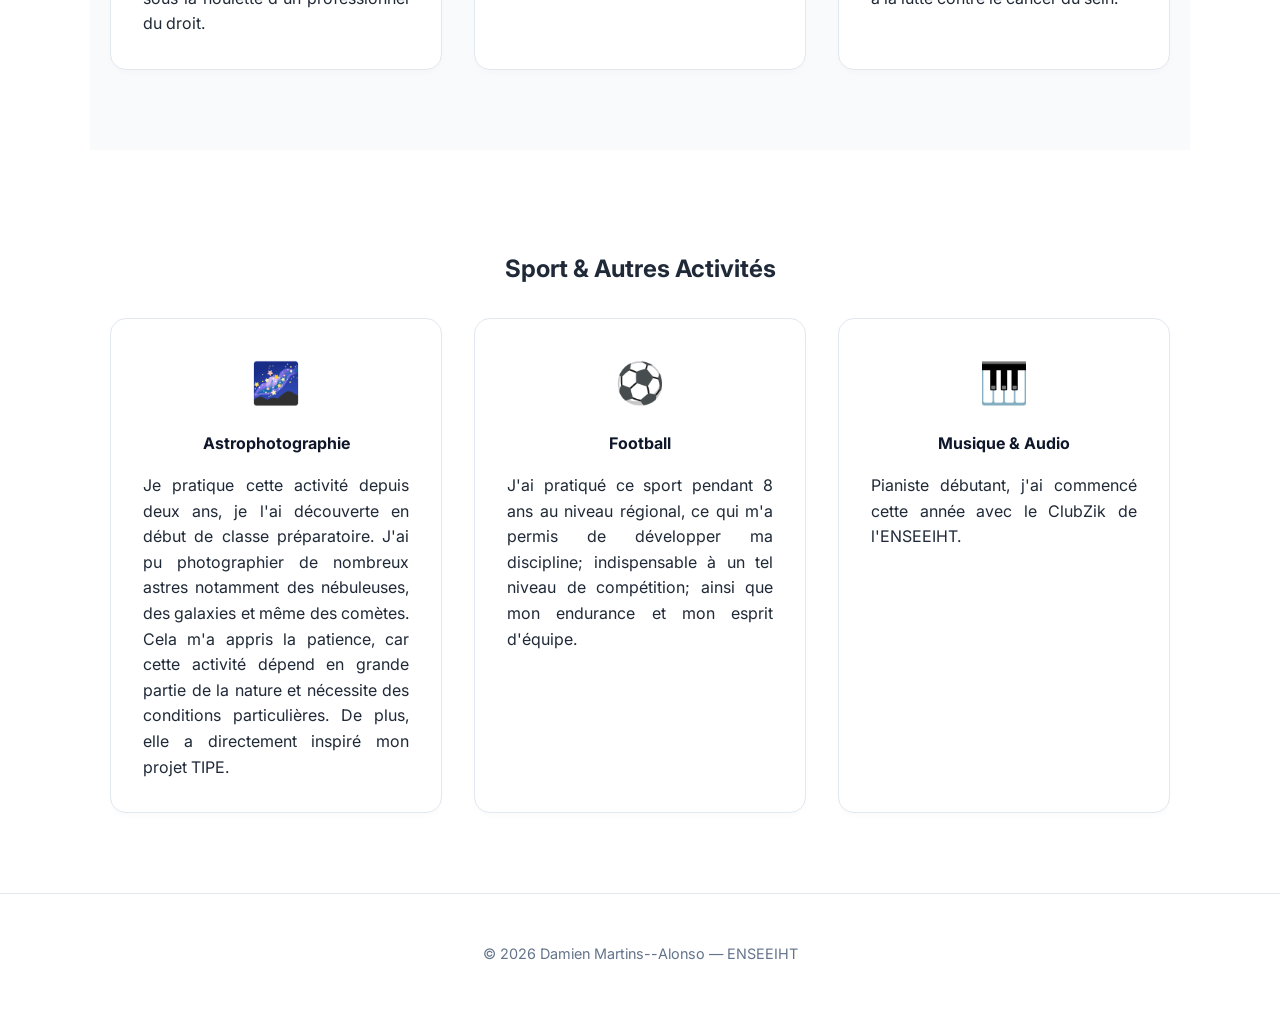
==== commit 673bfe78: "Justify text in project descriptions Added text justification to multiple paragraphs for better read" ====
--- a/index_fr.html
+++ b/index_fr.html
@@ -113,7 +113,7 @@
                     <div style="margin-top: 15px;">
                         <h4 style="font-size: 1.1rem; color: var(--primary-color); margin-bottom: 5px;">Miniature Equatorial Mount (TIPE)</h4>
                         <span class="date" style="display: inline-block; margin-bottom: 10px;">2025 - 2026</span>
-                        <p>Un projet de monture équatoriale miniature réalisé pendant la classe préparatoire : l'objectif est de compenser la rotation de la Terre afin de réaliser des astrophotographies du ciel profond en haute résolution. L'orientation et la modélisation dynamique sont contrôlées par une carte Arduino, intégrant des capteurs de lumière, tandis qu'un algorithme de traitement d'image Python développé sur mesure assure le suivi précis via un module caméra.</p>
+                        <p style="text-align: justify;">Un projet de monture équatoriale miniature réalisé pendant la classe préparatoire : l'objectif est de compenser la rotation de la Terre afin de réaliser des astrophotographies du ciel profond en haute résolution. L'orientation et la modélisation dynamique sont contrôlées par une carte Arduino, intégrant des capteurs de lumière, tandis qu'un algorithme de traitement d'image Python développé sur mesure assure le suivi précis via un module caméra.</p>
                     </div>
                 </div>
             </div>
@@ -135,12 +135,12 @@
                         <div class="timeline-item">
                             <h4>Chantiers Jeunes</h4>
                             <span class="date">2023</span>
-                            <p>Sélectionné sur entretien de motivation pour un chantier citoyen. Exécution de tâches manuelles d'entretien et de rénovation urbaine (peinture de marquages au sol, vernissage de mobilier urbain) sous la supervision des agents municipaux.</p>
+                            <p style="text-align: justify;">Sélectionné sur entretien de motivation pour un chantier citoyen. Exécution de tâches manuelles d'entretien et de rénovation urbaine (peinture de marquages au sol, vernissage de mobilier urbain) sous la supervision des agents municipaux.</p>
                         </div>
                         <div class="timeline-item">
                             <h4>Stage d'observation</h4>
                             <span class="date">2019</span>
-                            <p>Stage d'observation dans une boulangerie artisanale. Découverte du fonctionnement quotidien, des horaires matinaux exigeants aux techniques de production spécifiques pour la pâtisserie et la boulangerie. Cette expérience m'a offert un aperçu précieux du travail en équipe et des réalités d'un environnement professionnel exigeant.</p>
+                            <p style="text-align: justify;">Stage d'observation dans une boulangerie artisanale. Découverte du fonctionnement quotidien, des horaires matinaux exigeants aux techniques de production spécifiques pour la pâtisserie et la boulangerie. Cette expérience m'a offert un aperçu précieux du travail en équipe et des réalités d'un environnement professionnel exigeant.</p>
                         </div>
                     </div>
                 </div>
@@ -167,15 +167,15 @@
                     <div style="display: flex; flex-direction: column; gap: 15px;">
                         <div>
                             <h4 style="margin-bottom: 5px;">🇸🇪 Université technologique de Chalmers (Suède)</h4>
-                            <p>Une immersion au cœur d'un pôle technique et aérospatial de premier plan en Scandinavie, idéale pour approfondir mes compétences en systèmes embarqués et en génie logiciel. Ce séjour me permettra de découvrir une nouvelle culture de travail et de perfectionner mon anglais professionnel dans un environnement multiculturel.</p>
+                            <p style="text-align: justify;">Une immersion au cœur d'un pôle technique et aérospatial de premier plan en Scandinavie, idéale pour approfondir mes compétences en systèmes embarqués et en génie logiciel. Ce séjour me permettra de découvrir une nouvelle culture de travail et de perfectionner mon anglais professionnel dans un environnement multiculturel.</p>
                         </div>
                         <div>
                             <h4 style="margin-bottom: 5px;">🇪🇸 Université polytechnique de Madrid - UPM (Espagne)</h4>
-                            <p>Une opportunité universitaire au cœur de l'écosystème aéronautique européen, alliant un cursus de haut niveau en sciences numériques à un retour aux sources familiales. Ce projet me permettra de m'immerger dans la culture professionnelle ibérique tout en consolidant activement ma maîtrise de l'espagnol.</p>
+                            <p style="text-align: justify;">Une opportunité universitaire au cœur de l'écosystème aéronautique européen, alliant un cursus de haut niveau en sciences numériques à un retour aux sources familiales. Ce projet me permettra de m'immerger dans la culture professionnelle ibérique tout en consolidant activement ma maîtrise de l'espagnol.</p>
                         </div>
                         <div>
                             <h4 style="margin-bottom: 5px;">🇮🇪 Université de Dublin (Irlande)</h4>
-                            <p>Un séjour au cœur du principal pôle technologique européen pour explorer l'architecture logicielle, les systèmes connectés et l'innovation. Cette expérience me permettra de découvrir les méthodes de travail anglo-saxonnes et de perfectionner mon anglais professionnel.</p>
+                            <p style="text-align: justify;">Un séjour au cœur du principal pôle technologique européen pour explorer l'architecture logicielle, les systèmes connectés et l'innovation. Cette expérience me permettra de découvrir les méthodes de travail anglo-saxonnes et de perfectionner mon anglais professionnel.</p>
                         </div>
                     </div>
                 </div>
@@ -191,14 +191,14 @@
                     <div class="icon">⚖️</div>
                     <h4>Procès de King Kong</h4>
                     <span class="date">2026</span>
-                    <p>J'ai participé à une pièce de théâtre interactive traitant du harcèlement et des violences sexistes et sexuelles (HVSS). Cette expérience consistait à analyser trois scénarios avant de jouer le rôle de jury pour débattre et statuer sur ces affaires, sous la houlette d'un professionnel du droit.</p>
+                    <p style="text-align: justify;">J'ai participé à une pièce de théâtre interactive traitant du harcèlement et des violences sexistes et sexuelles (HVSS). Cette expérience consistait à analyser trois scénarios avant de jouer le rôle de jury pour débattre et statuer sur ces affaires, sous la houlette d'un professionnel du droit.</p>
                 </div>
                 
                 <div class="card align-center">
                     <div class="icon">🌍</div>
                     <h4>Fresque du Climat</h4>
                     <span class="date">2026</span>
-                    <p>J'ai participé à l'atelier collaboratif « La Fresque du Climat » afin de recenser et de mieux comprendre les causes systémiques, les mécanismes et les conséquences du changement climatique mondial.</p>
+                    <p style="text-align: justify;">J'ai participé à l'atelier collaboratif « La Fresque du Climat » afin de recenser et de mieux comprendre les causes systémiques, les mécanismes et les conséquences du changement climatique mondial.</p>
                 </div>
 
                 <div class="card align-center">
@@ -210,7 +210,7 @@
                     </div>
                     <h4>Course Rose (Festival Futur Proche)</h4>
                     <span class="date">2026</span>
-                    <p>J'ai participé à la « Course Rose » dans le cadre du Festival Futur Proche. Il s'agit d'un événement sportif caritatif destiné à collecter des fonds, à faire preuve de solidarité et à sensibiliser le public à la lutte contre le cancer du sein.</p>
+                    <p style="text-align: justify;">J'ai participé à la « Course Rose » dans le cadre du Festival Futur Proche. Il s'agit d'un événement sportif caritatif destiné à collecter des fonds, à faire preuve de solidarité et à sensibiliser le public à la lutte contre le cancer du sein.</p>
                 </div>
             </div>
         </section>
@@ -223,17 +223,17 @@
                 <div class="card align-center">
                     <div class="icon">🌌</div>
                     <h4>Astrophotographie</h4>
-                    <p>Je pratique cette activité depuis deux ans, je l'ai découverte en début de classe préparatoire. J'ai pu photographier de nombreux astres notamment des nébuleuses, des galaxies et même des comètes. Cela m'a appris la patience, car cette activité dépend en grande partie de la nature et nécessite des conditions particulières. De plus, elle a directement inspiré mon projet TIPE.</p>
+                    <p style="text-align: justify;">Je pratique cette activité depuis deux ans, je l'ai découverte en début de classe préparatoire. J'ai pu photographier de nombreux astres notamment des nébuleuses, des galaxies et même des comètes. Cela m'a appris la patience, car cette activité dépend en grande partie de la nature et nécessite des conditions particulières. De plus, elle a directement inspiré mon projet TIPE.</p>
                 </div>
                 <div class="card align-center">
                     <div class="icon">⚽</div>
                     <h4>Football</h4>
-                    <p>J'ai pratiqué ce sport pendant 8 ans au niveau régional, ce qui m'a permis de développer ma discipline; indispensable à un tel niveau de compétition; ainsi que mon endurance et mon esprit d'équipe.</p>
+                    <p style="text-align: justify;">J'ai pratiqué ce sport pendant 8 ans au niveau régional, ce qui m'a permis de développer ma discipline; indispensable à un tel niveau de compétition; ainsi que mon endurance et mon esprit d'équipe.</p>
                 </div>
                 <div class="card align-center">
                     <div class="icon">🎹</div>
                     <h4>Musique & Audio</h4>
-                    <p>Pianiste débutant, j'ai commencé cette année avec le ClubZik de l'ENSEEIHT.</p>
+                    <p style="text-align: justify;">Pianiste débutant, j'ai commencé cette année avec le ClubZik de l'ENSEEIHT.</p>
                 </div>
             </div>
         </section>
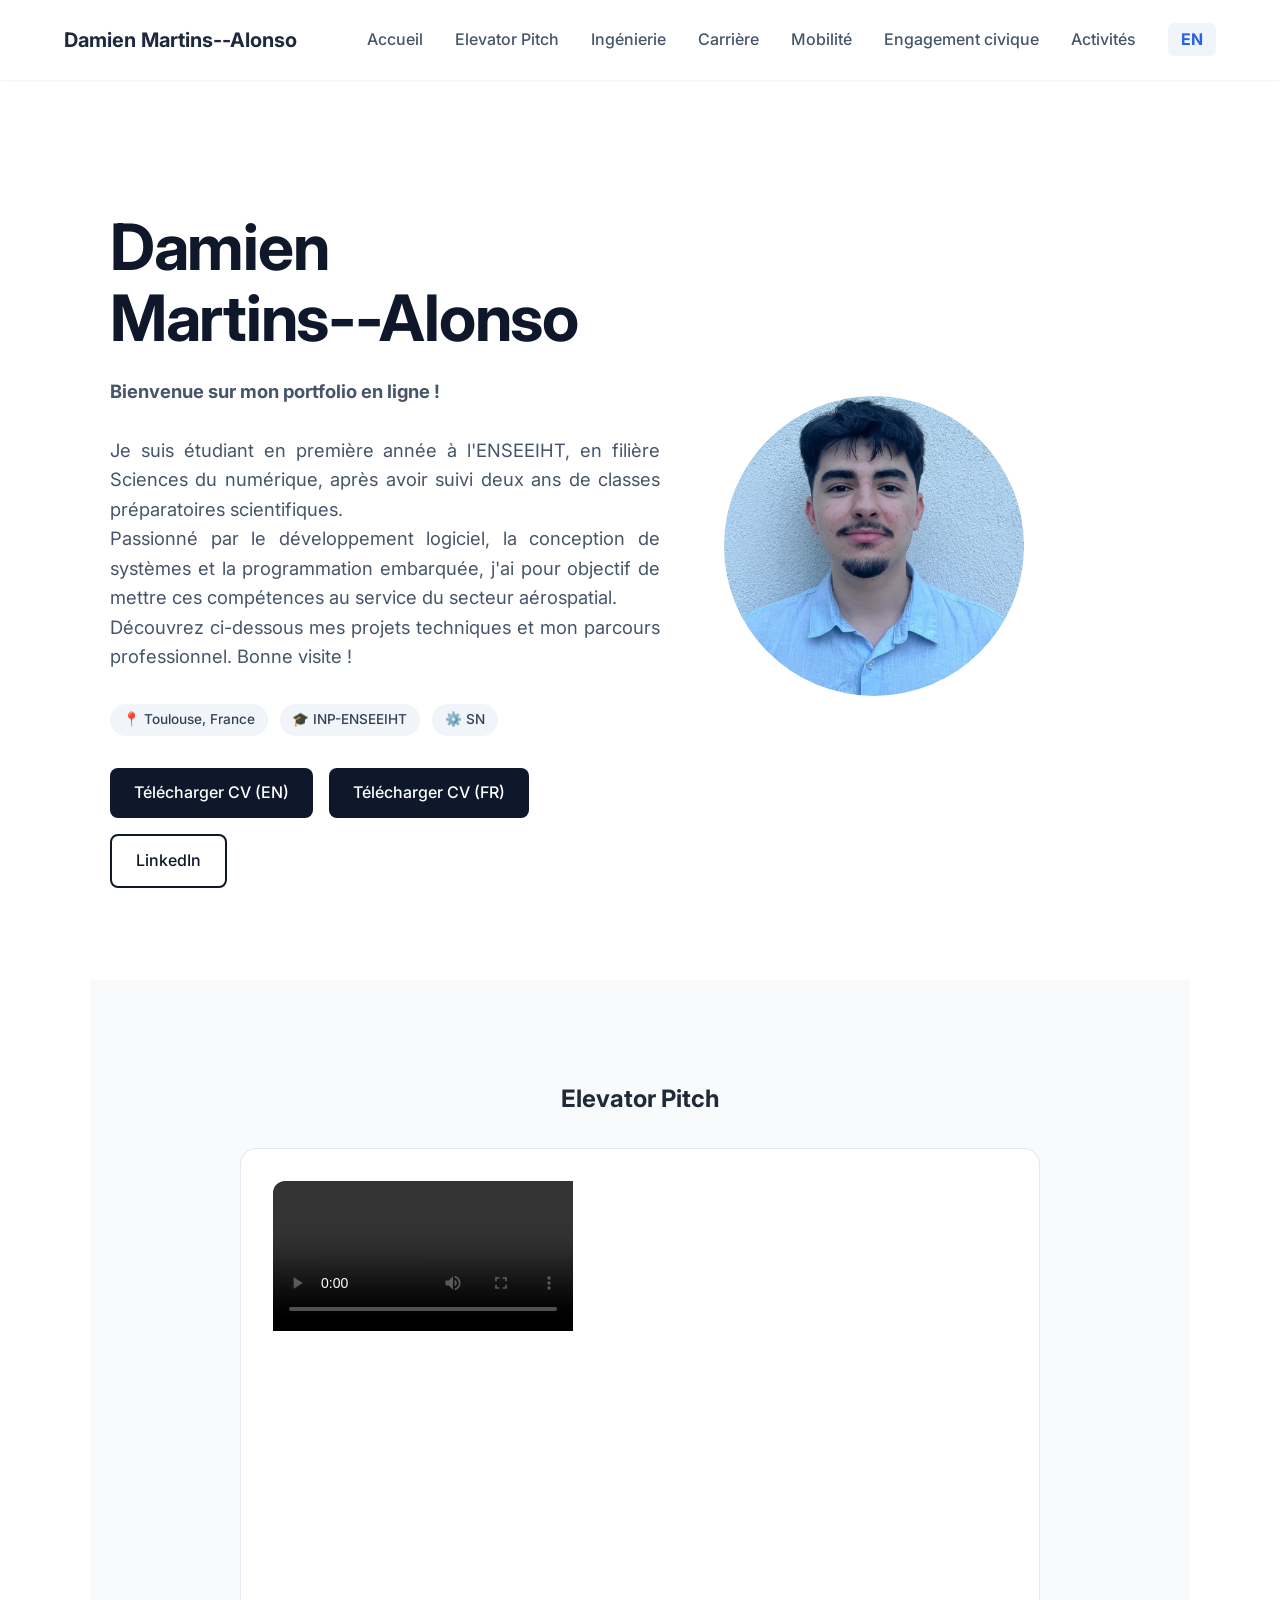
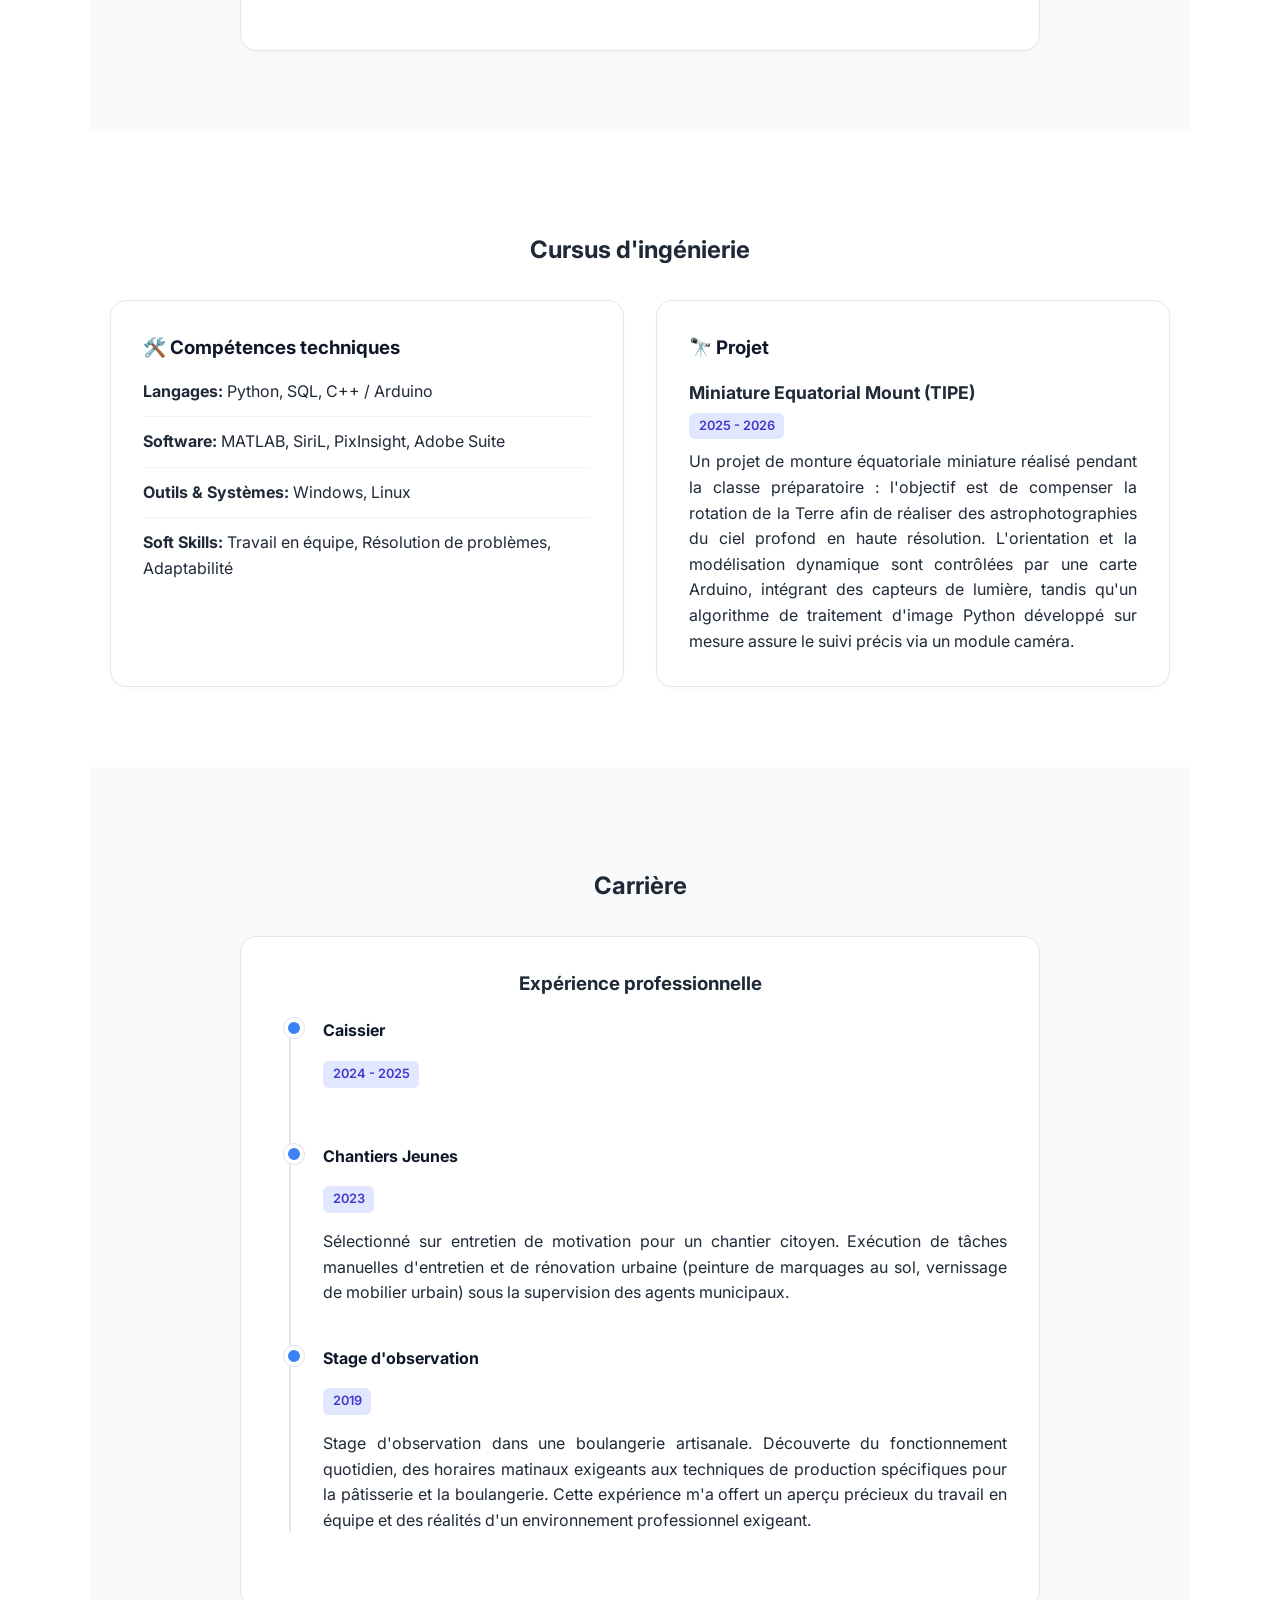
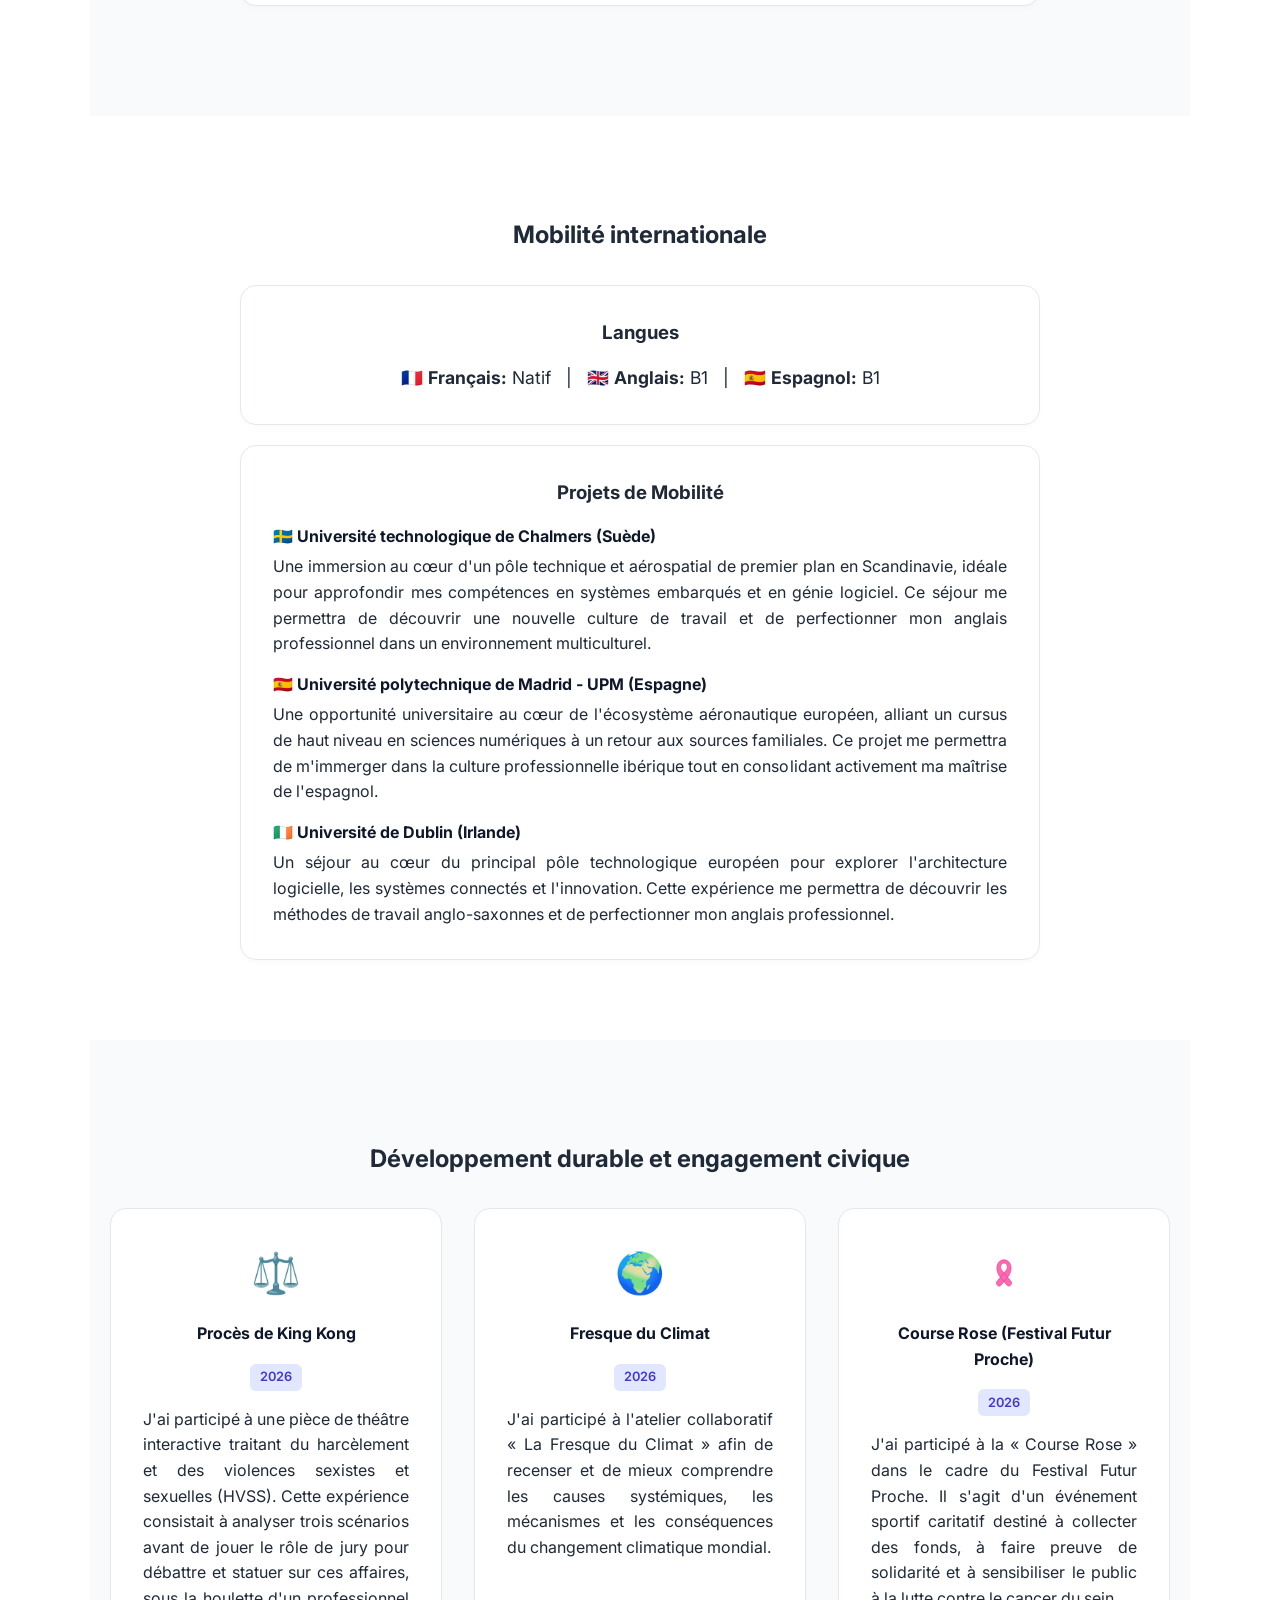
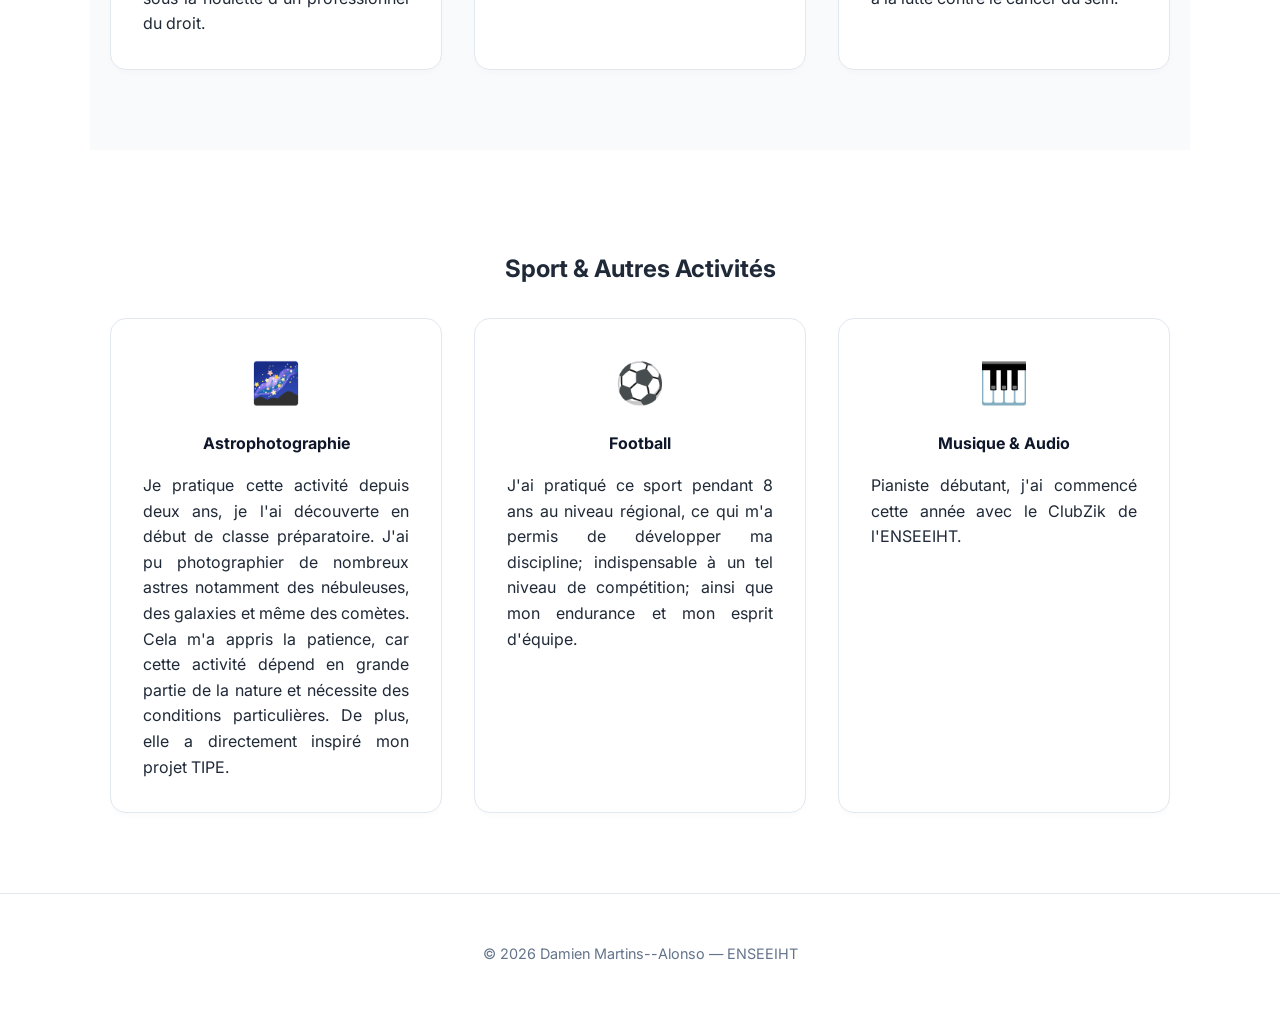
==== commit 856dc841: "Update index_fr.html" ====
--- a/index_fr.html
+++ b/index_fr.html
@@ -87,9 +87,11 @@
             <h2 style="text-align: center;">Elevator Pitch</h2>
             <p class="section-subtitle" style="text-align: center; margin-bottom: 30px;">  </p>
             <div class="card video-card" style="margin: 0 auto; max-width: 800px;">
-                <div class="video-container">
-                    <iframe width="560" height="315" src="https://www.youtube.com/embed/dQw4w9WgXcQ" title="Elevator Pitch" frameborder="0" allowfullscreen></iframe>
-                </div>
+            <div class="video-container">
+                <video controls preload="metadata">
+                    <source src="assets/mon_pitch.mp4" type="video/mp4">
+            </video>
+            </div>
             </div>
         </section>
 
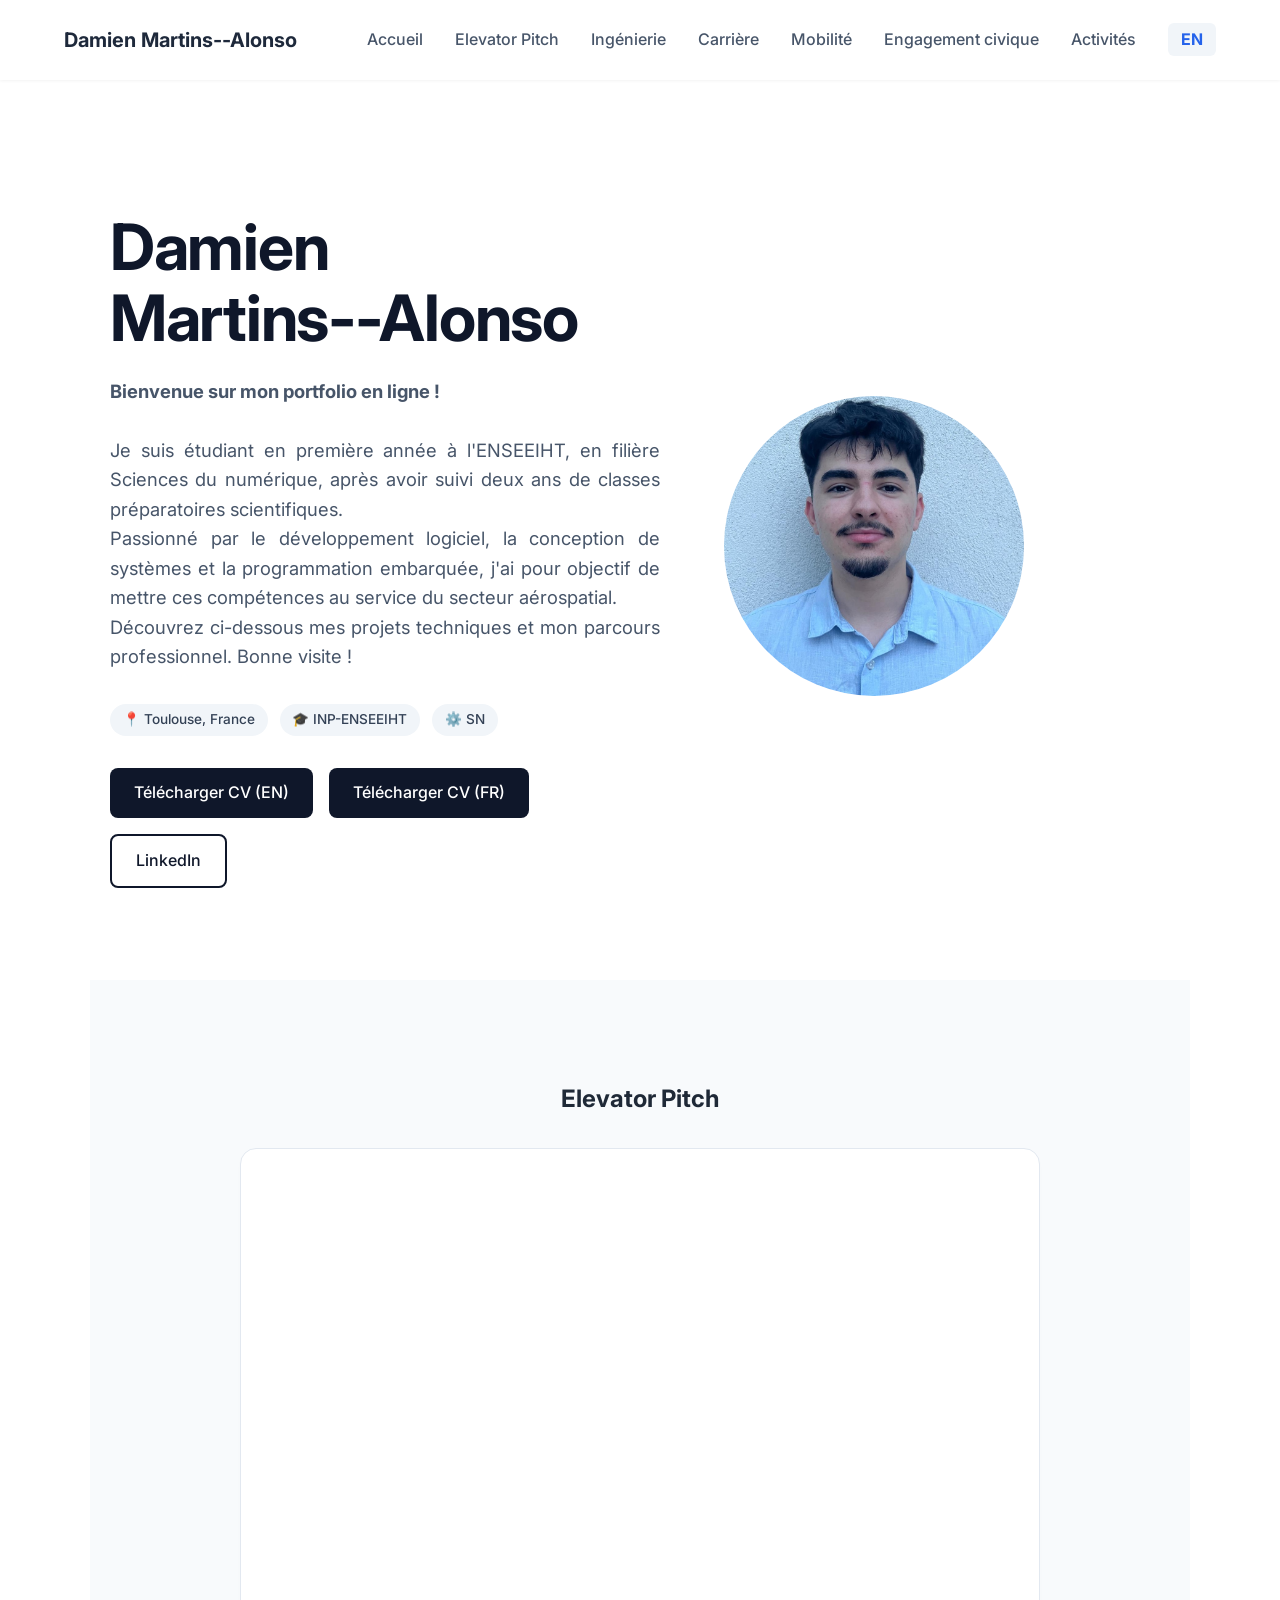
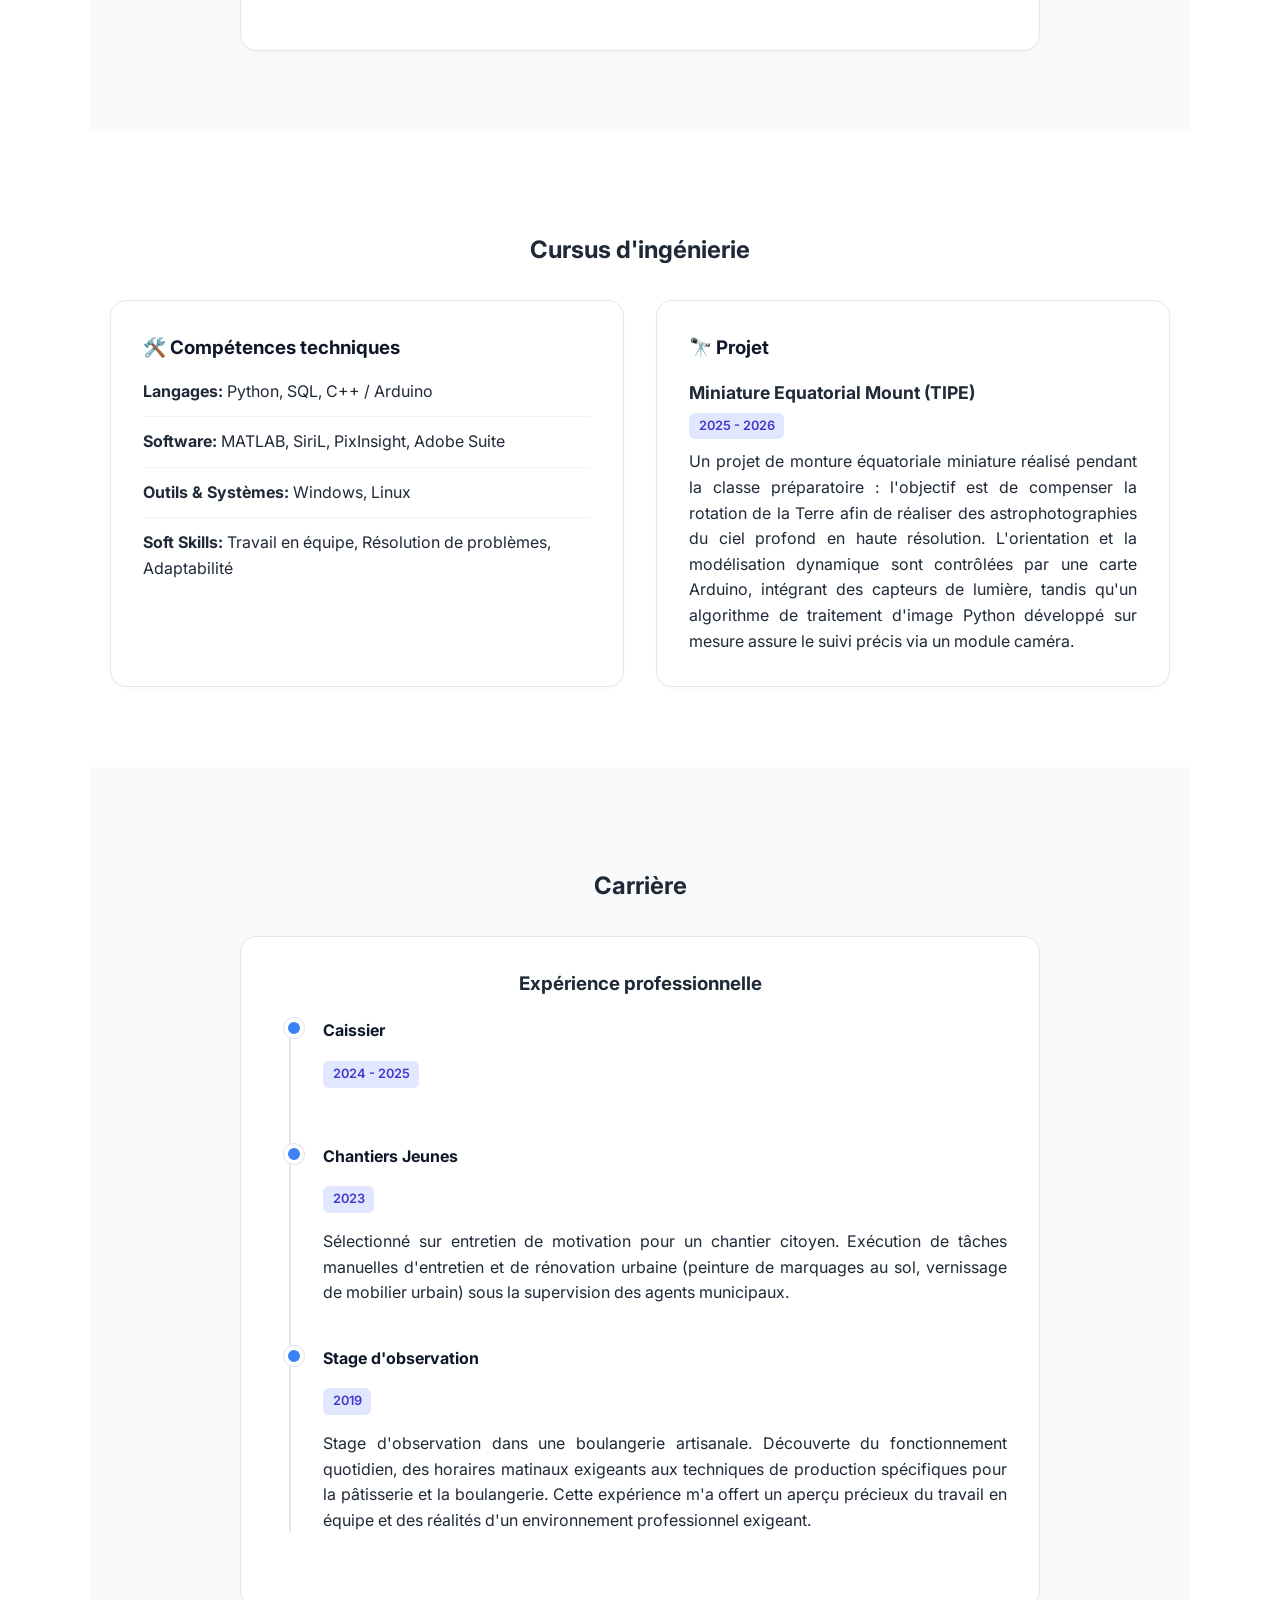
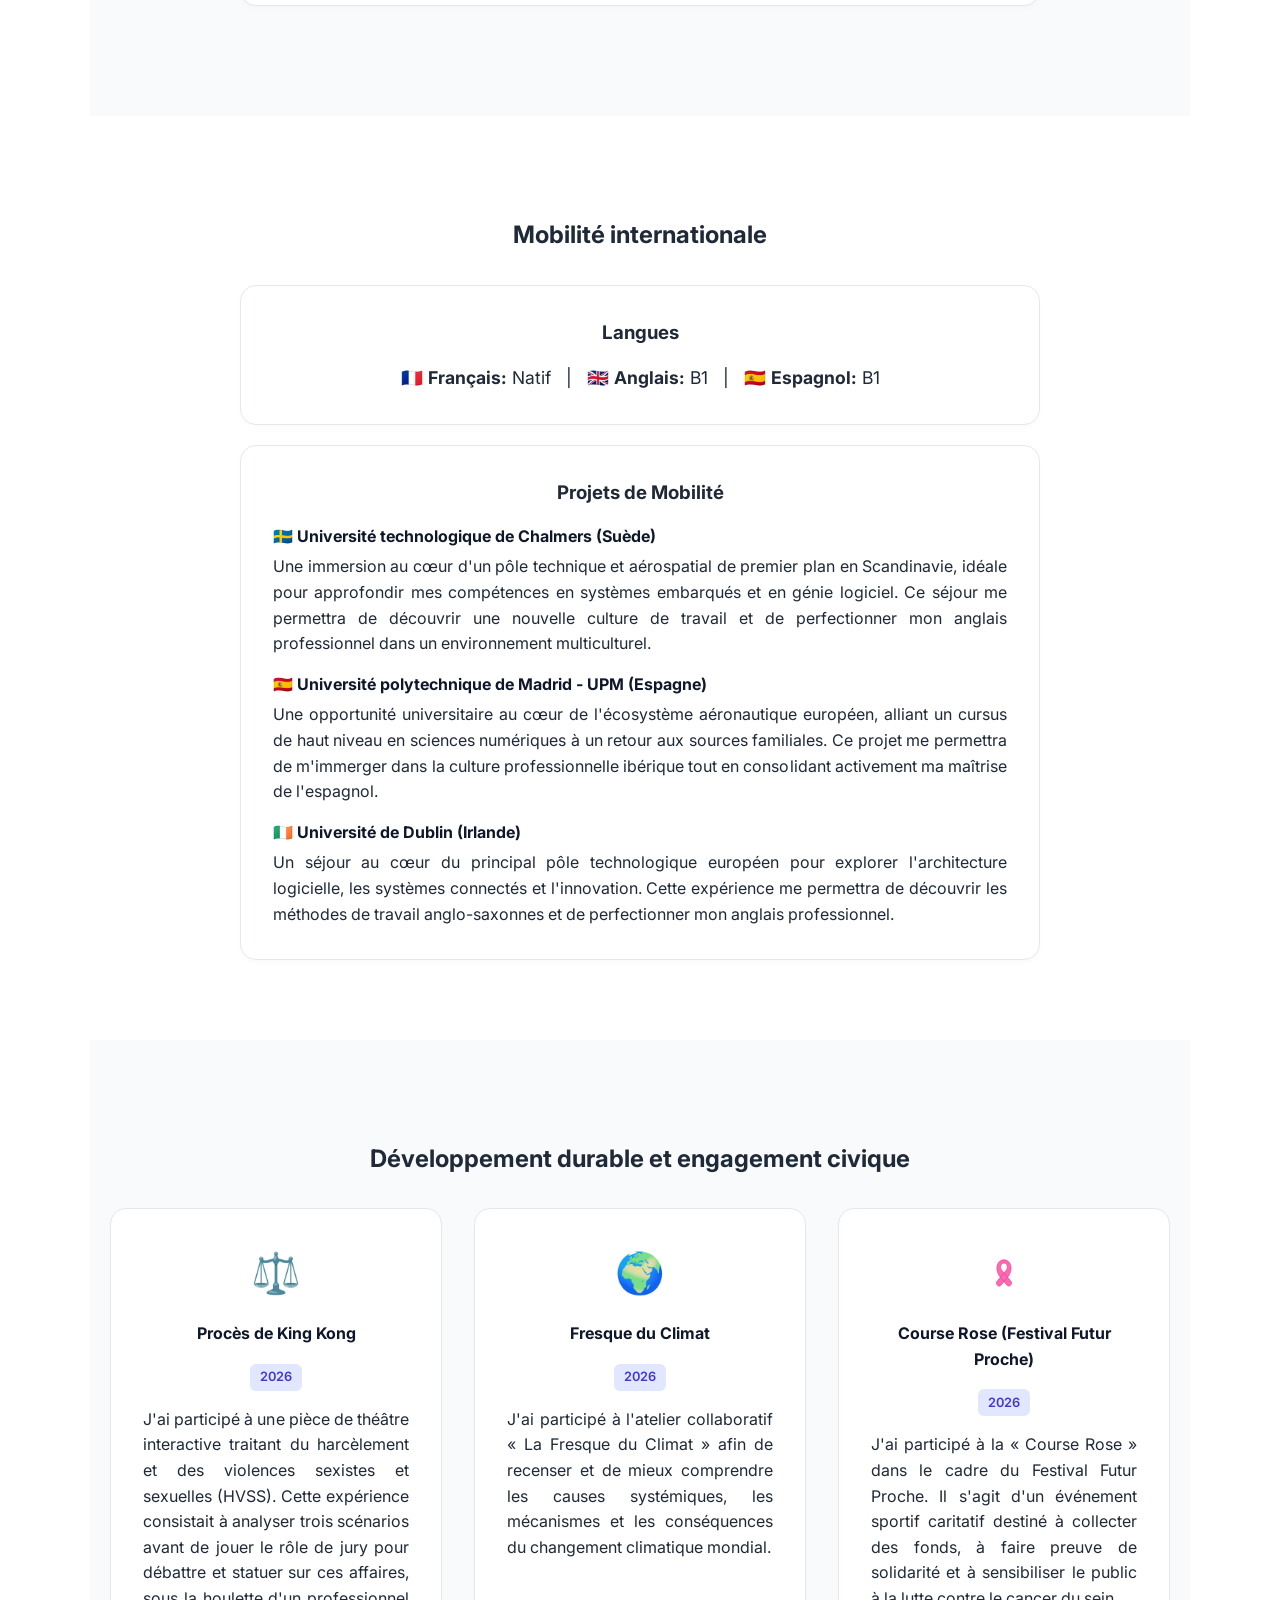
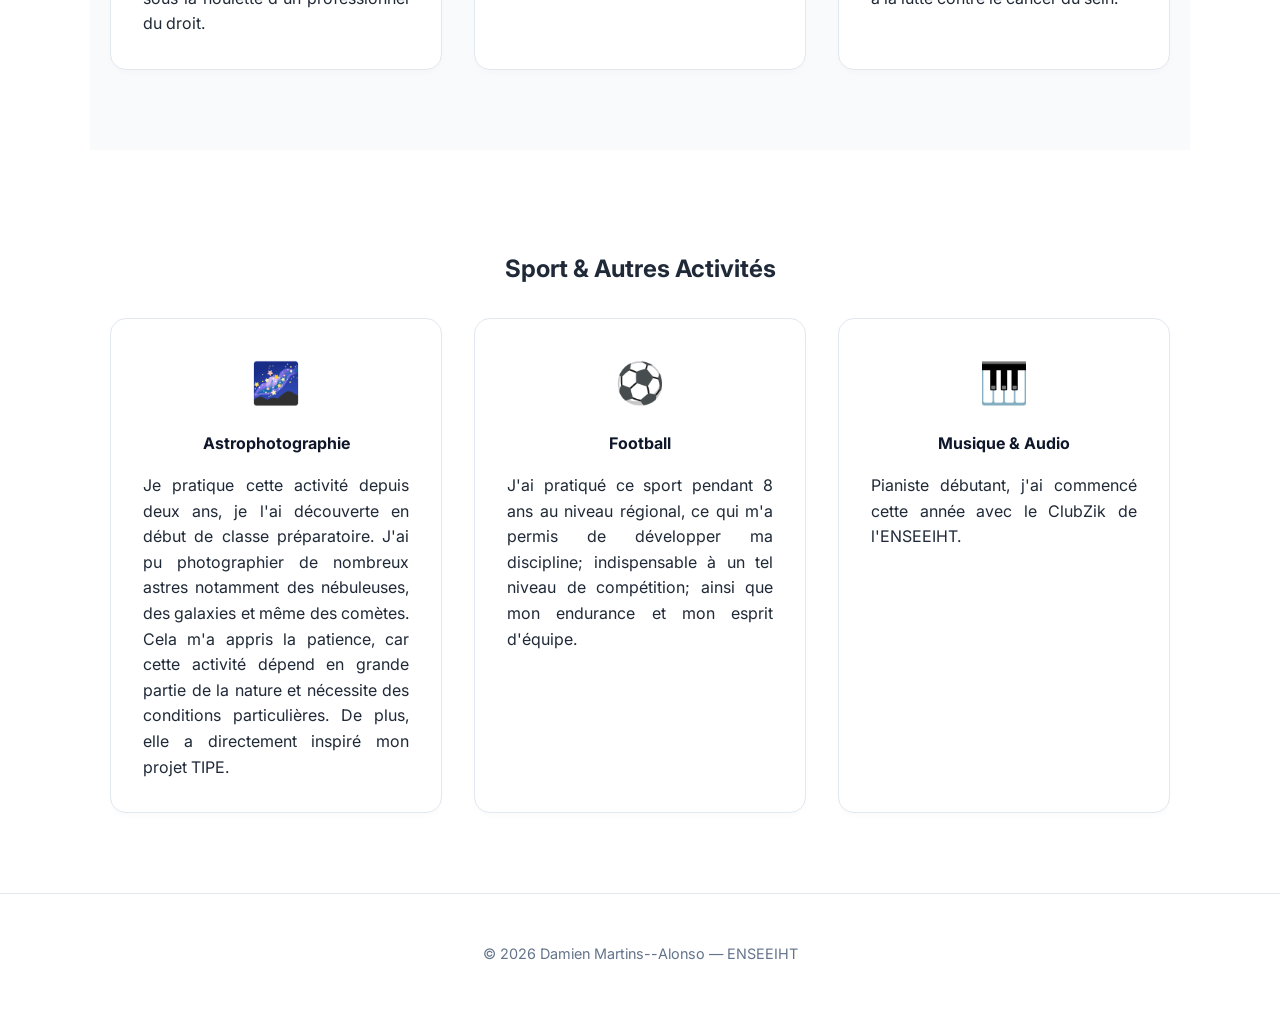
==== commit fede8f9a: "Update index_fr.html" ====
--- a/index_fr.html
+++ b/index_fr.html
@@ -87,11 +87,9 @@
             <h2 style="text-align: center;">Elevator Pitch</h2>
             <p class="section-subtitle" style="text-align: center; margin-bottom: 30px;">  </p>
             <div class="card video-card" style="margin: 0 auto; max-width: 800px;">
-            <div class="video-container">
-                <video controls preload="metadata">
-                    <source src="assets/mon_pitch.mp4" type="video/mp4">
-            </video>
-            </div>
+                <div class="video-container">
+                    <iframe width="560" height="315" src="https://www.youtube.com/embed/TON_LIEN_YOUTUBE" title="Elevator Pitch" frameborder="0" allowfullscreen></iframe>
+                </div>
             </div>
         </section>
 
--- a/style.css
+++ b/style.css
@@ -95,7 +95,7 @@
 
 /* Video */
 .video-container { position: relative; padding-bottom: 56.25%; height: 0; overflow: hidden; max-width: 100%; border-radius: 12px; margin-bottom: 1.5rem; }
-.video-container iframe { position: absolute; top: 0; left: 0; width: 100%; height: 100%; }
+.video-container iframe, .video-container video { position: absolute; top: 0; left: 0; width: 100%; height: 100%; }
 
 /* Footer */
 footer { text-align: center; padding: 3rem 1rem; color: #64748b; font-size: 0.9rem; border-top: 1px solid #e2e8f0; }
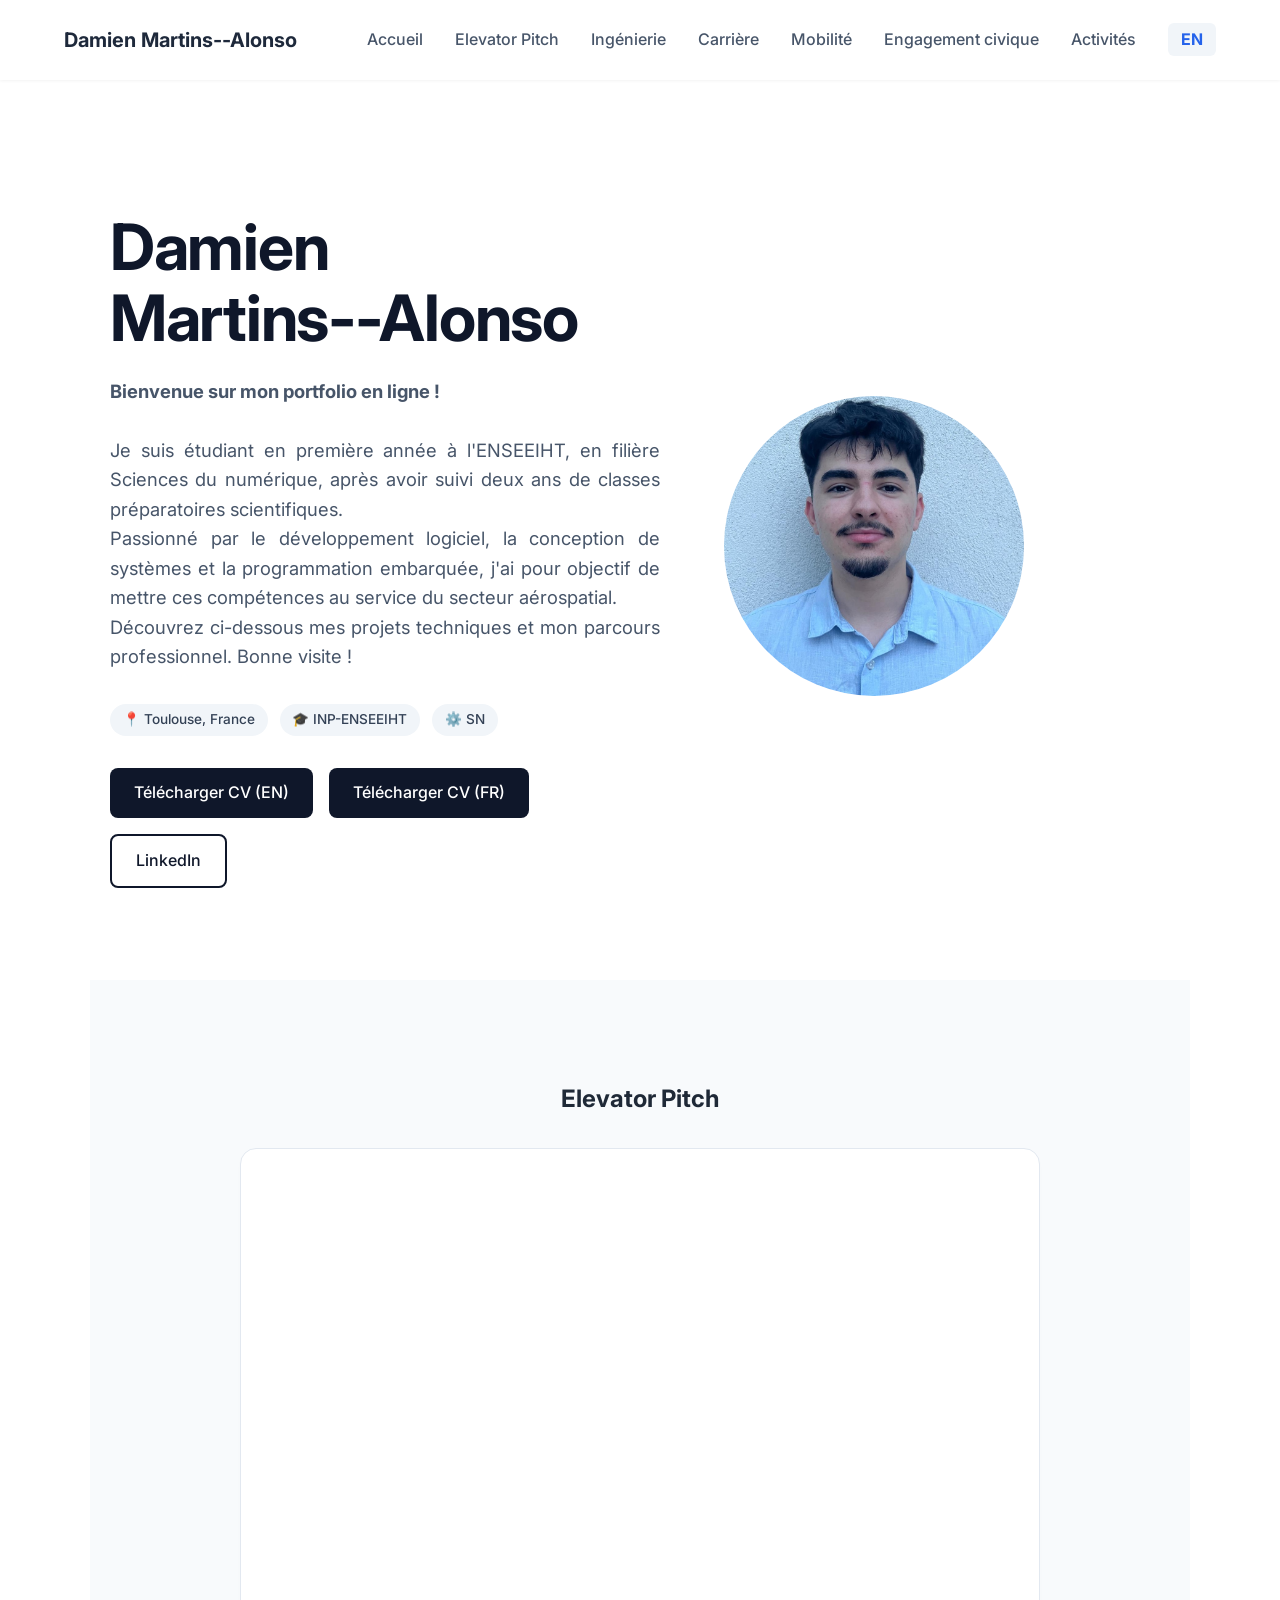
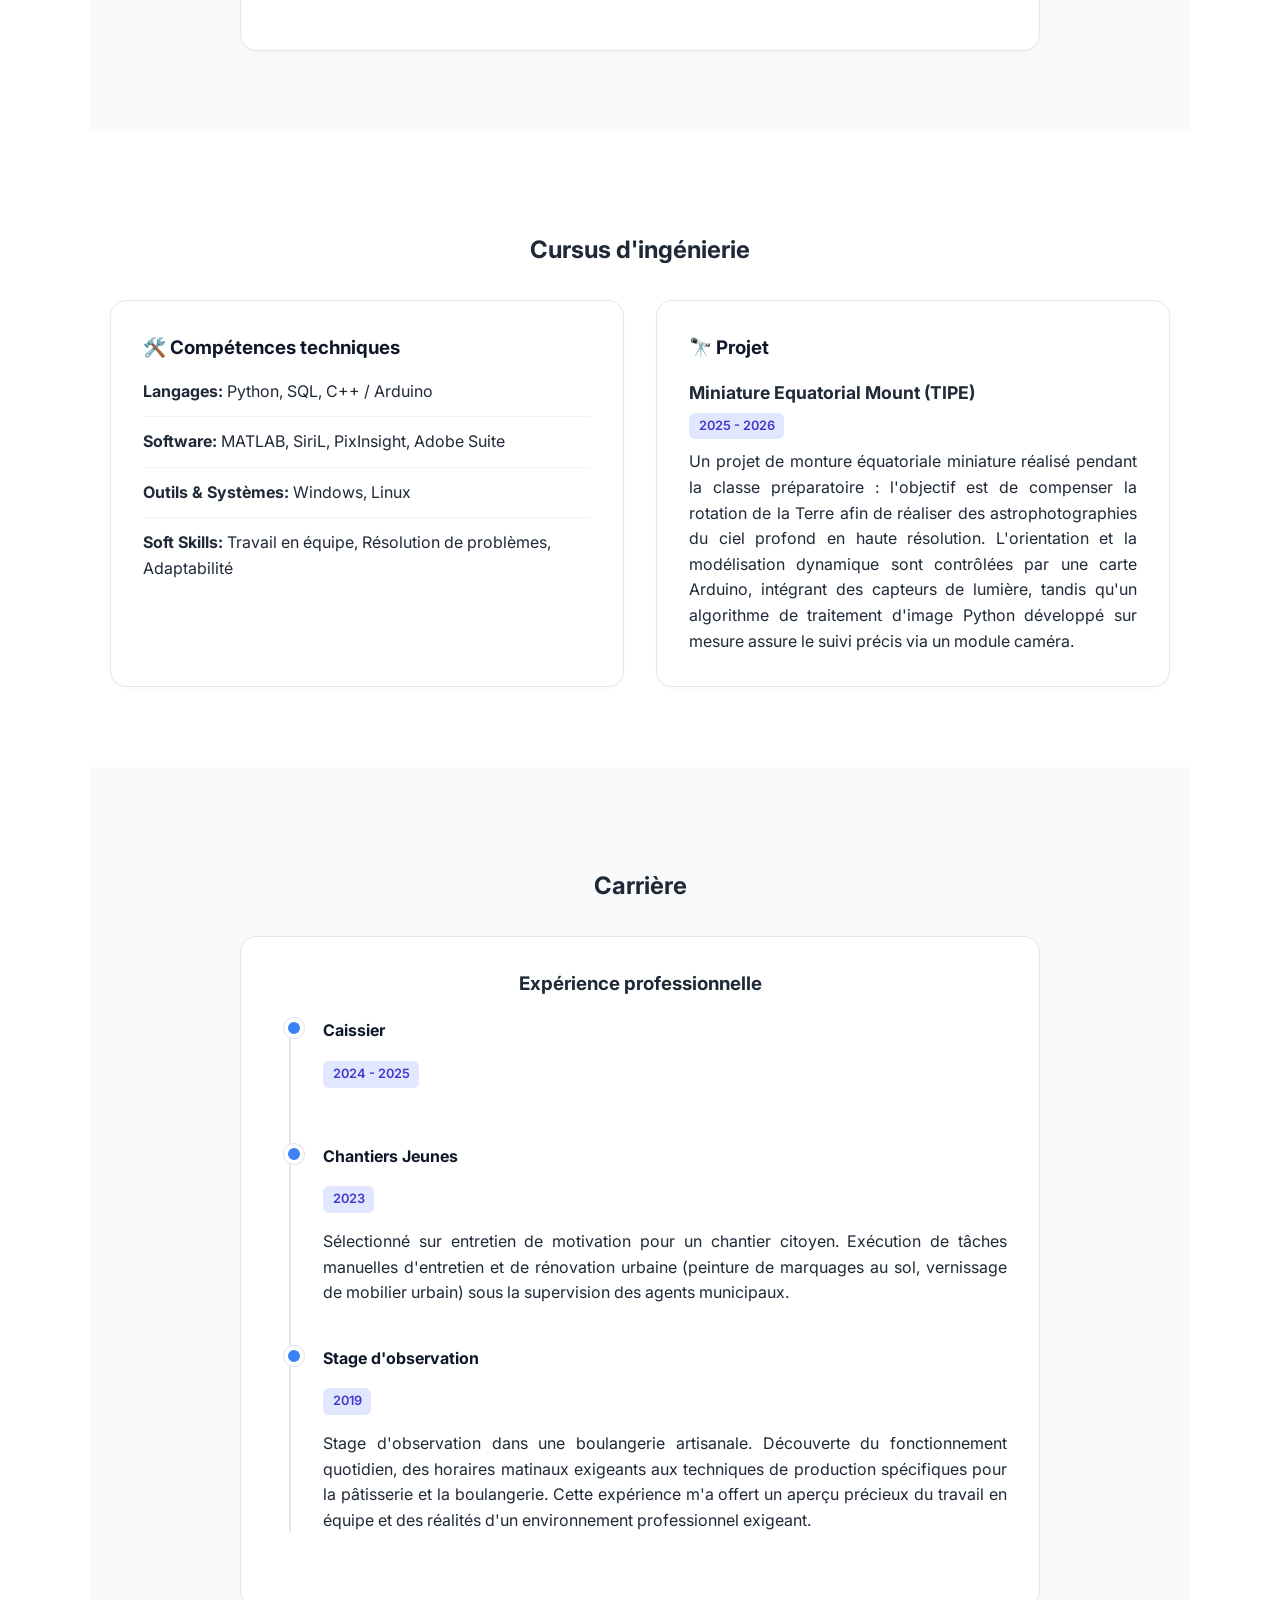
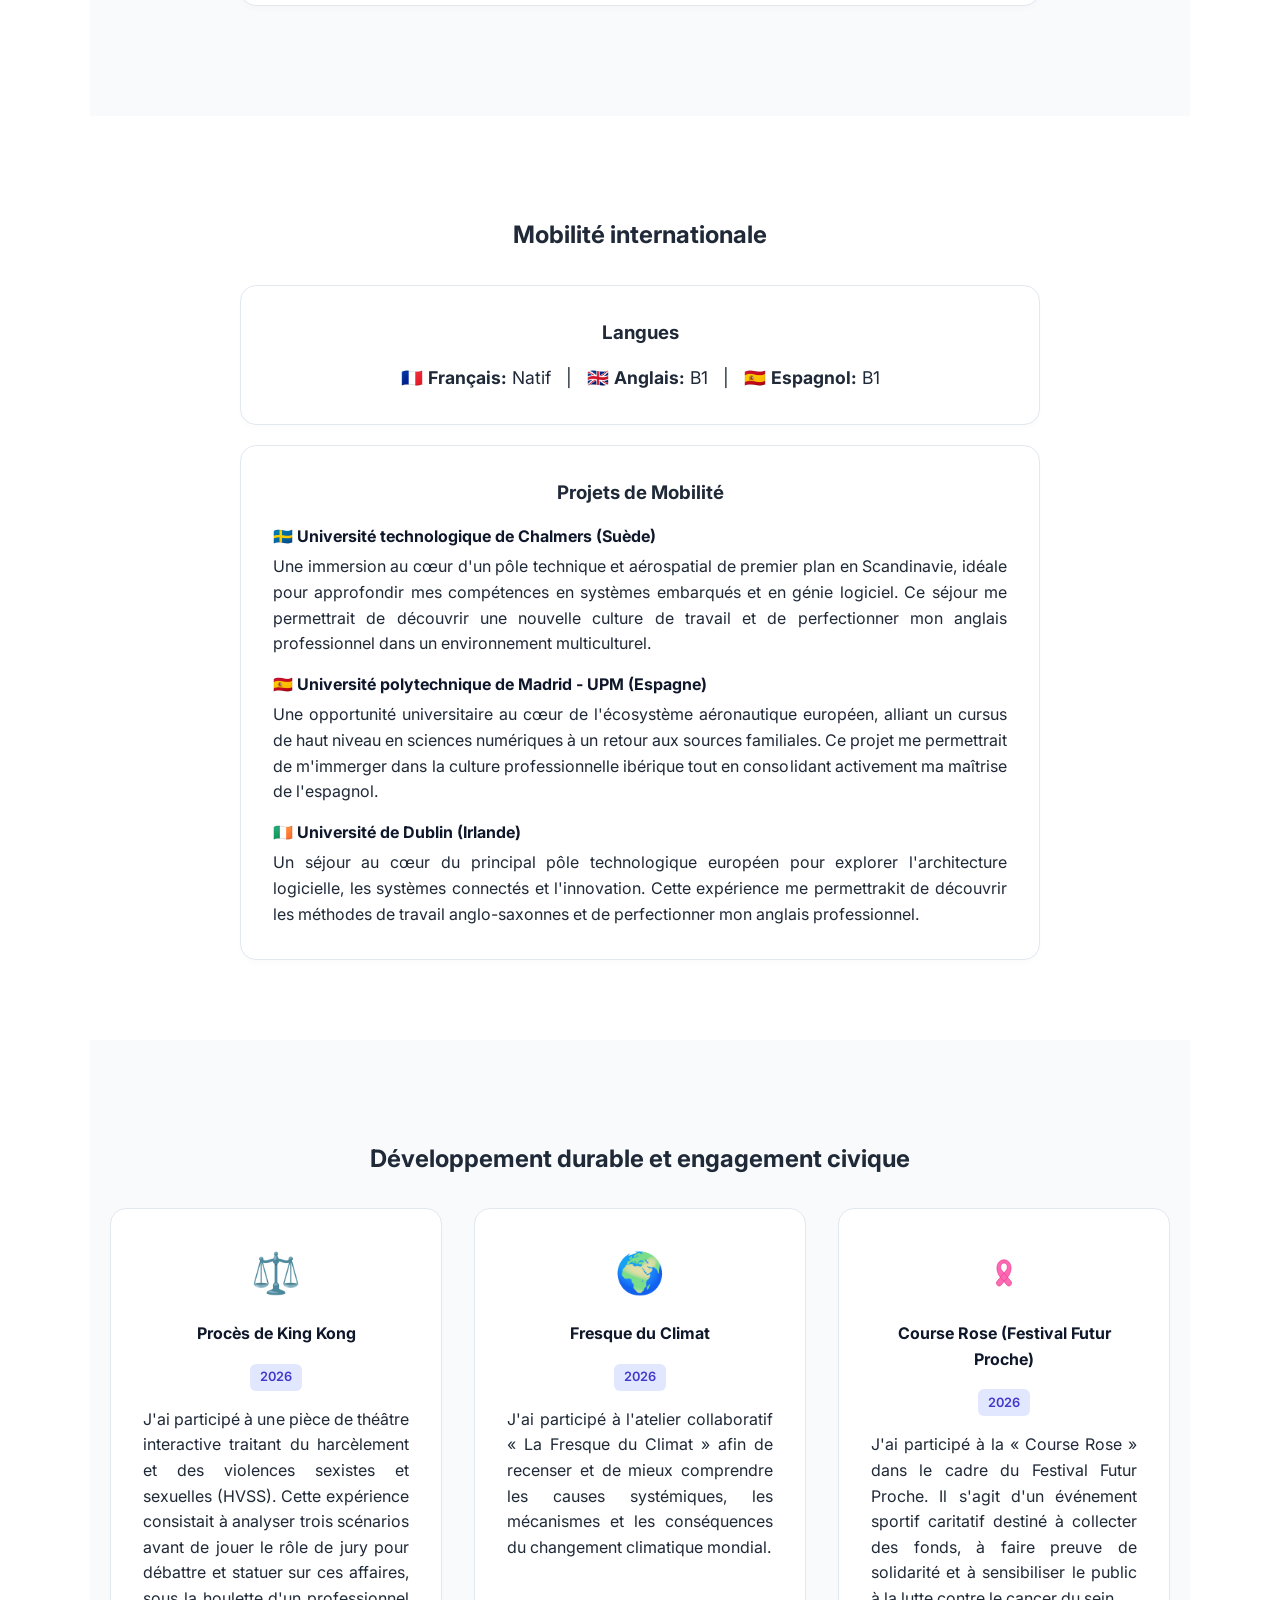
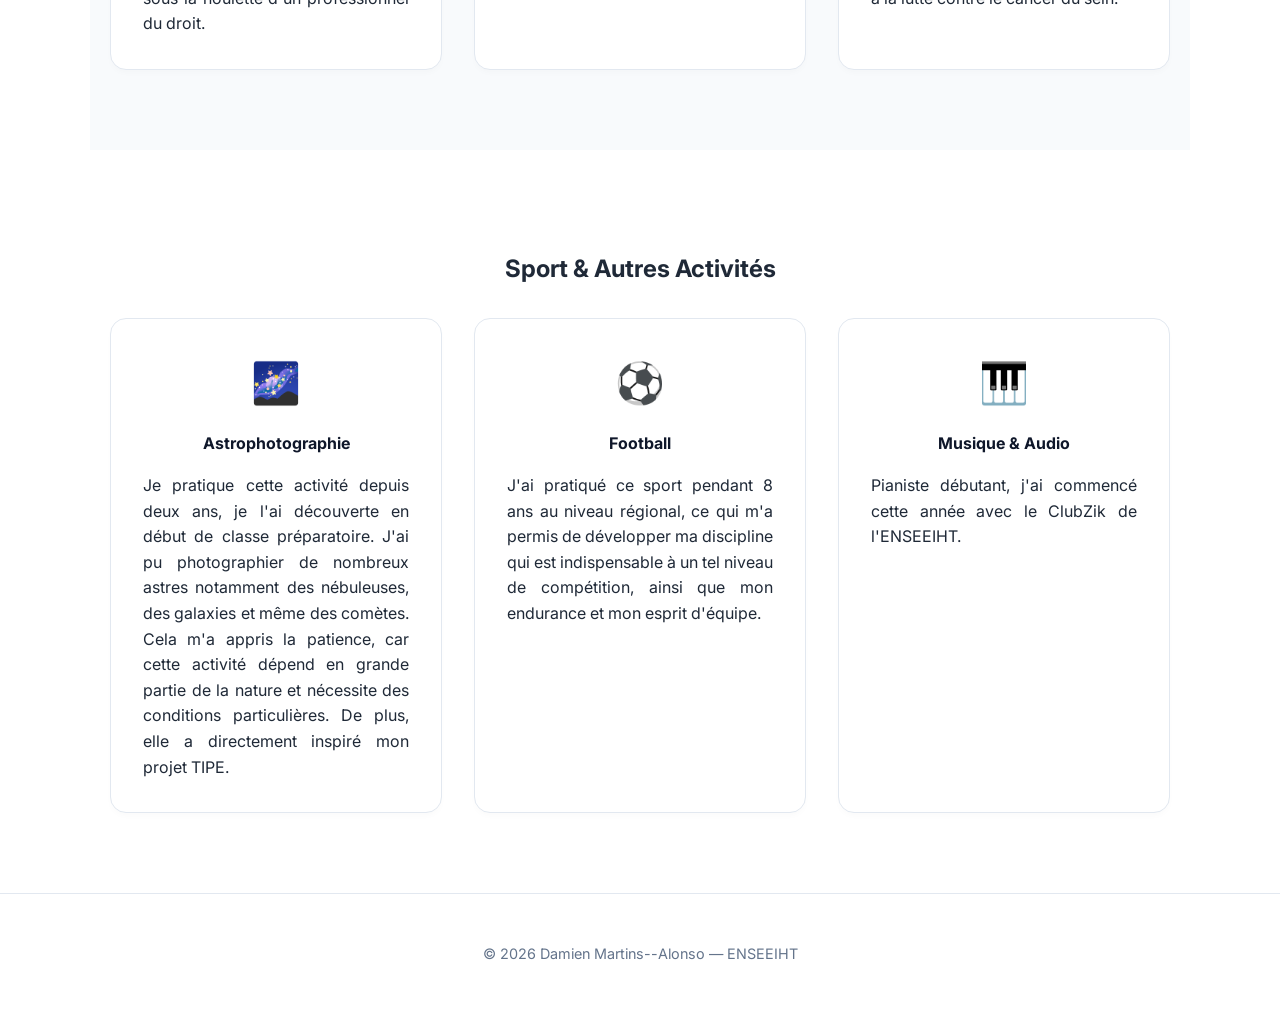
==== commit 90572c60: "Update index_fr.html" ====
--- a/index_fr.html
+++ b/index_fr.html
@@ -88,7 +88,7 @@
             <p class="section-subtitle" style="text-align: center; margin-bottom: 30px;">  </p>
             <div class="card video-card" style="margin: 0 auto; max-width: 800px;">
                 <div class="video-container">
-                    <iframe width="560" height="315" src="https://www.youtube.com/embed/TON_LIEN_YOUTUBE" title="Elevator Pitch" frameborder="0" allowfullscreen></iframe>
+                    <iframe width="560" height="315" src="https://www.youtube.com/embed/SYkd73rg5DY" title="Elevator Pitch" frameborder="0" allowfullscreen></iframe>
                 </div>
             </div>
         </section>
@@ -167,15 +167,15 @@
                     <div style="display: flex; flex-direction: column; gap: 15px;">
                         <div>
                             <h4 style="margin-bottom: 5px;">🇸🇪 Université technologique de Chalmers (Suède)</h4>
-                            <p style="text-align: justify;">Une immersion au cœur d'un pôle technique et aérospatial de premier plan en Scandinavie, idéale pour approfondir mes compétences en systèmes embarqués et en génie logiciel. Ce séjour me permettra de découvrir une nouvelle culture de travail et de perfectionner mon anglais professionnel dans un environnement multiculturel.</p>
+                            <p style="text-align: justify;">Une immersion au cœur d'un pôle technique et aérospatial de premier plan en Scandinavie, idéale pour approfondir mes compétences en systèmes embarqués et en génie logiciel. Ce séjour me permettrait de découvrir une nouvelle culture de travail et de perfectionner mon anglais professionnel dans un environnement multiculturel.</p>
                         </div>
                         <div>
                             <h4 style="margin-bottom: 5px;">🇪🇸 Université polytechnique de Madrid - UPM (Espagne)</h4>
-                            <p style="text-align: justify;">Une opportunité universitaire au cœur de l'écosystème aéronautique européen, alliant un cursus de haut niveau en sciences numériques à un retour aux sources familiales. Ce projet me permettra de m'immerger dans la culture professionnelle ibérique tout en consolidant activement ma maîtrise de l'espagnol.</p>
+                            <p style="text-align: justify;">Une opportunité universitaire au cœur de l'écosystème aéronautique européen, alliant un cursus de haut niveau en sciences numériques à un retour aux sources familiales. Ce projet me permettrait de m'immerger dans la culture professionnelle ibérique tout en consolidant activement ma maîtrise de l'espagnol.</p>
                         </div>
                         <div>
                             <h4 style="margin-bottom: 5px;">🇮🇪 Université de Dublin (Irlande)</h4>
-                            <p style="text-align: justify;">Un séjour au cœur du principal pôle technologique européen pour explorer l'architecture logicielle, les systèmes connectés et l'innovation. Cette expérience me permettra de découvrir les méthodes de travail anglo-saxonnes et de perfectionner mon anglais professionnel.</p>
+                            <p style="text-align: justify;">Un séjour au cœur du principal pôle technologique européen pour explorer l'architecture logicielle, les systèmes connectés et l'innovation. Cette expérience me permettrakit de découvrir les méthodes de travail anglo-saxonnes et de perfectionner mon anglais professionnel.</p>
                         </div>
                     </div>
                 </div>
@@ -228,7 +228,7 @@
                 <div class="card align-center">
                     <div class="icon">⚽</div>
                     <h4>Football</h4>
-                    <p style="text-align: justify;">J'ai pratiqué ce sport pendant 8 ans au niveau régional, ce qui m'a permis de développer ma discipline; indispensable à un tel niveau de compétition; ainsi que mon endurance et mon esprit d'équipe.</p>
+                    <p style="text-align: justify;">J'ai pratiqué ce sport pendant 8 ans au niveau régional, ce qui m'a permis de développer ma discipline qui est indispensable à un tel niveau de compétition, ainsi que mon endurance et mon esprit d'équipe.</p>
                 </div>
                 <div class="card align-center">
                     <div class="icon">🎹</div>
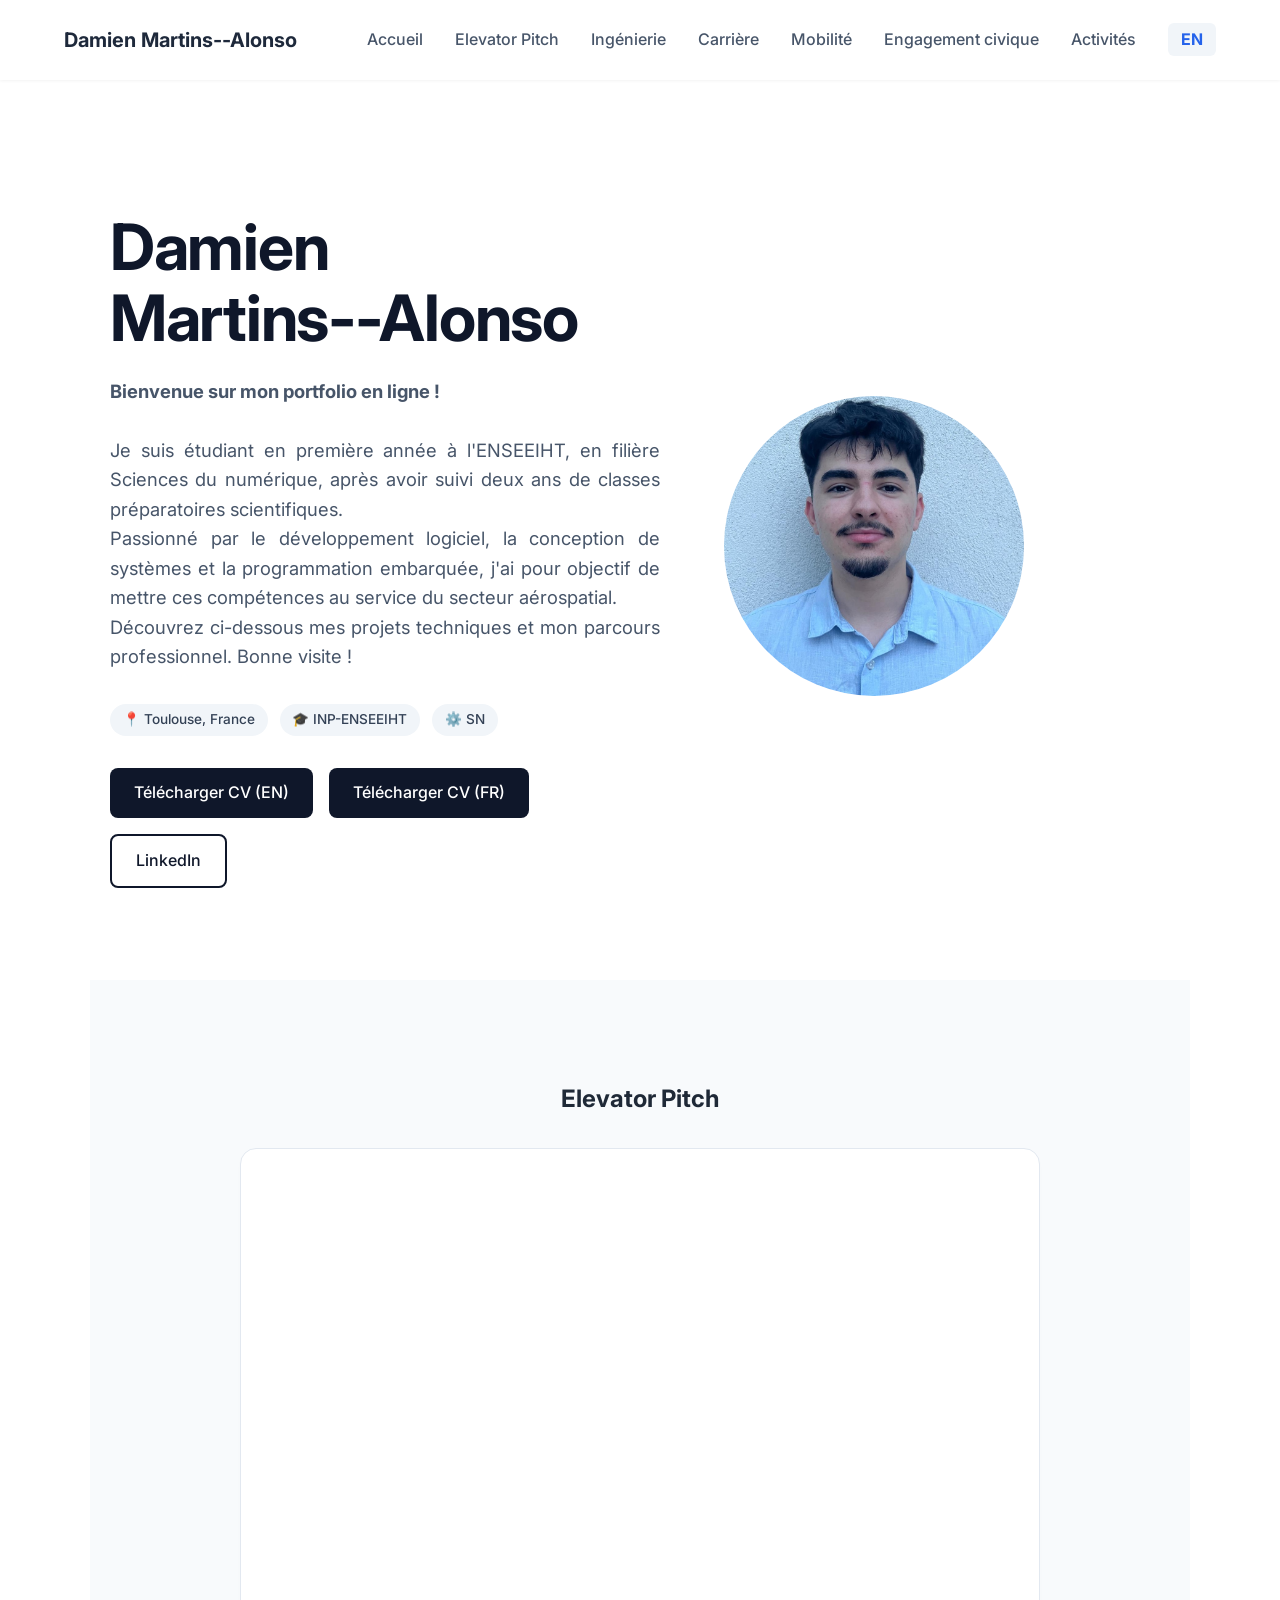
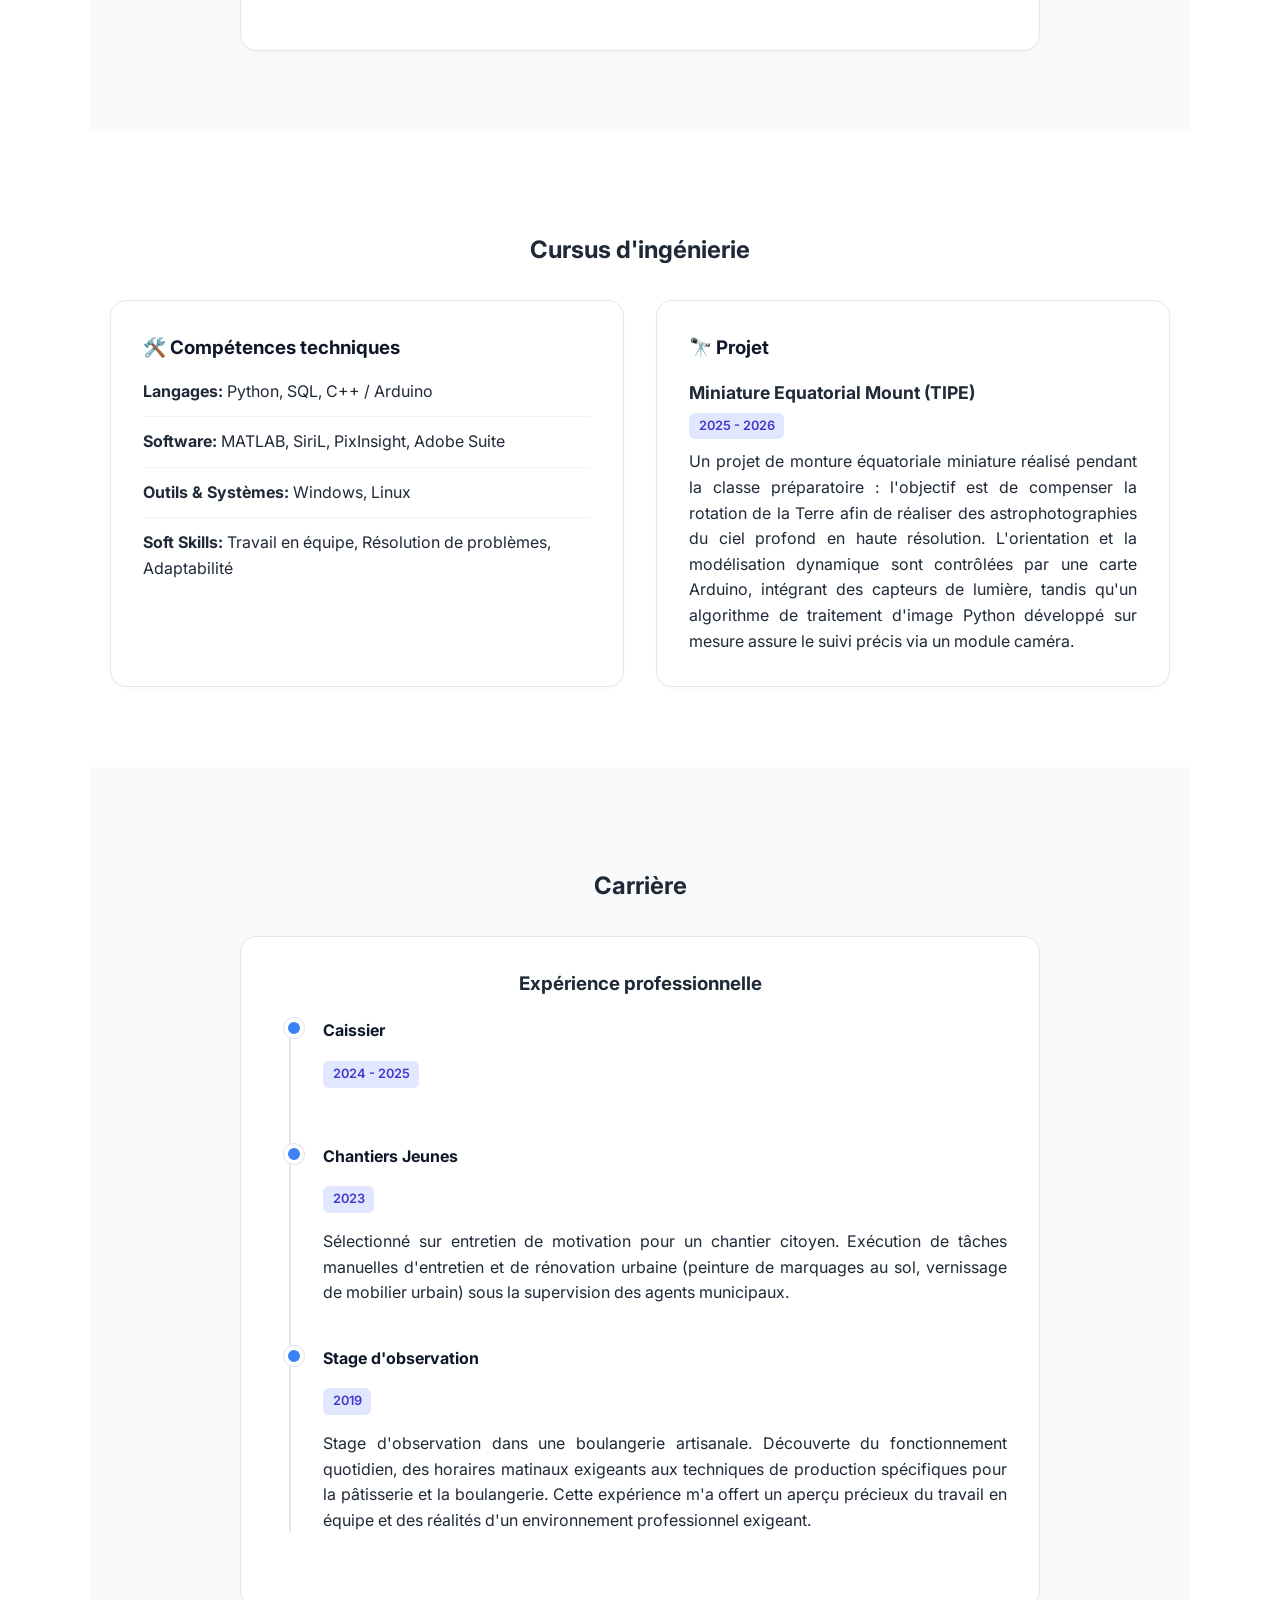
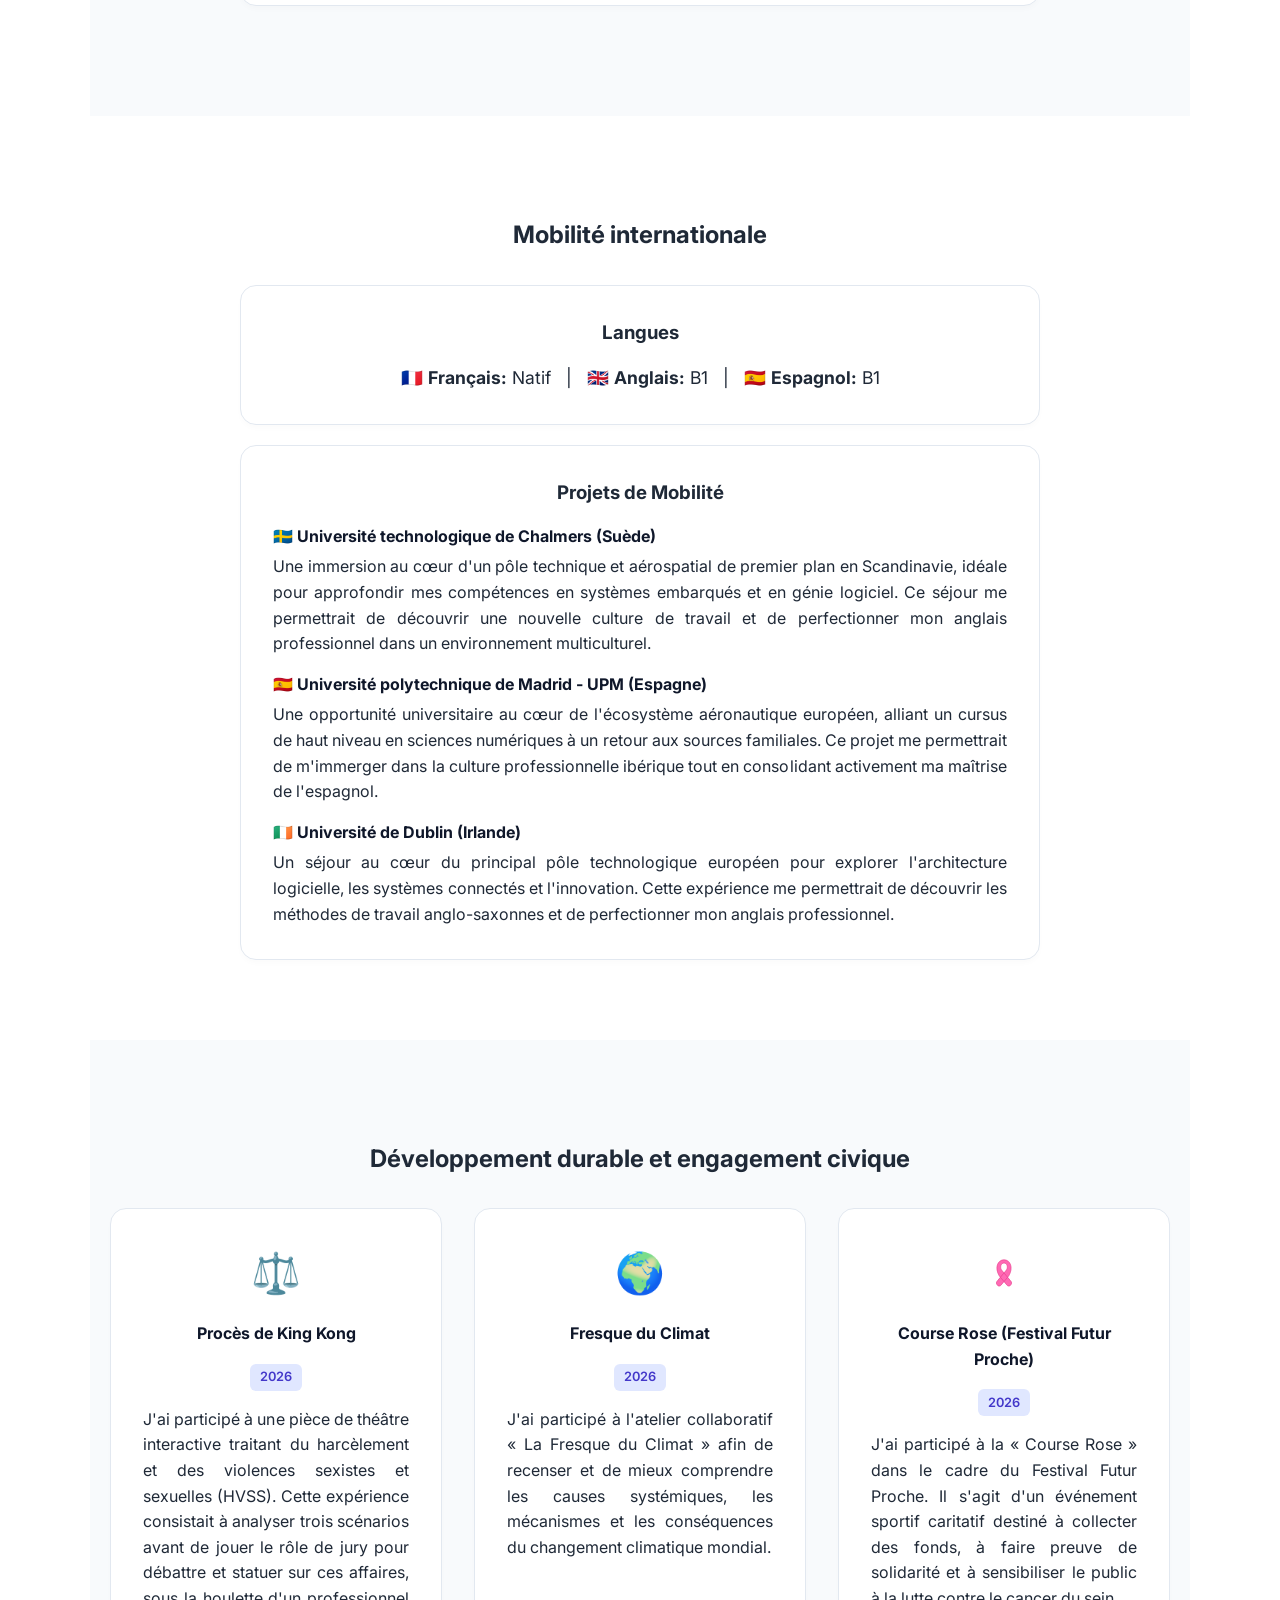
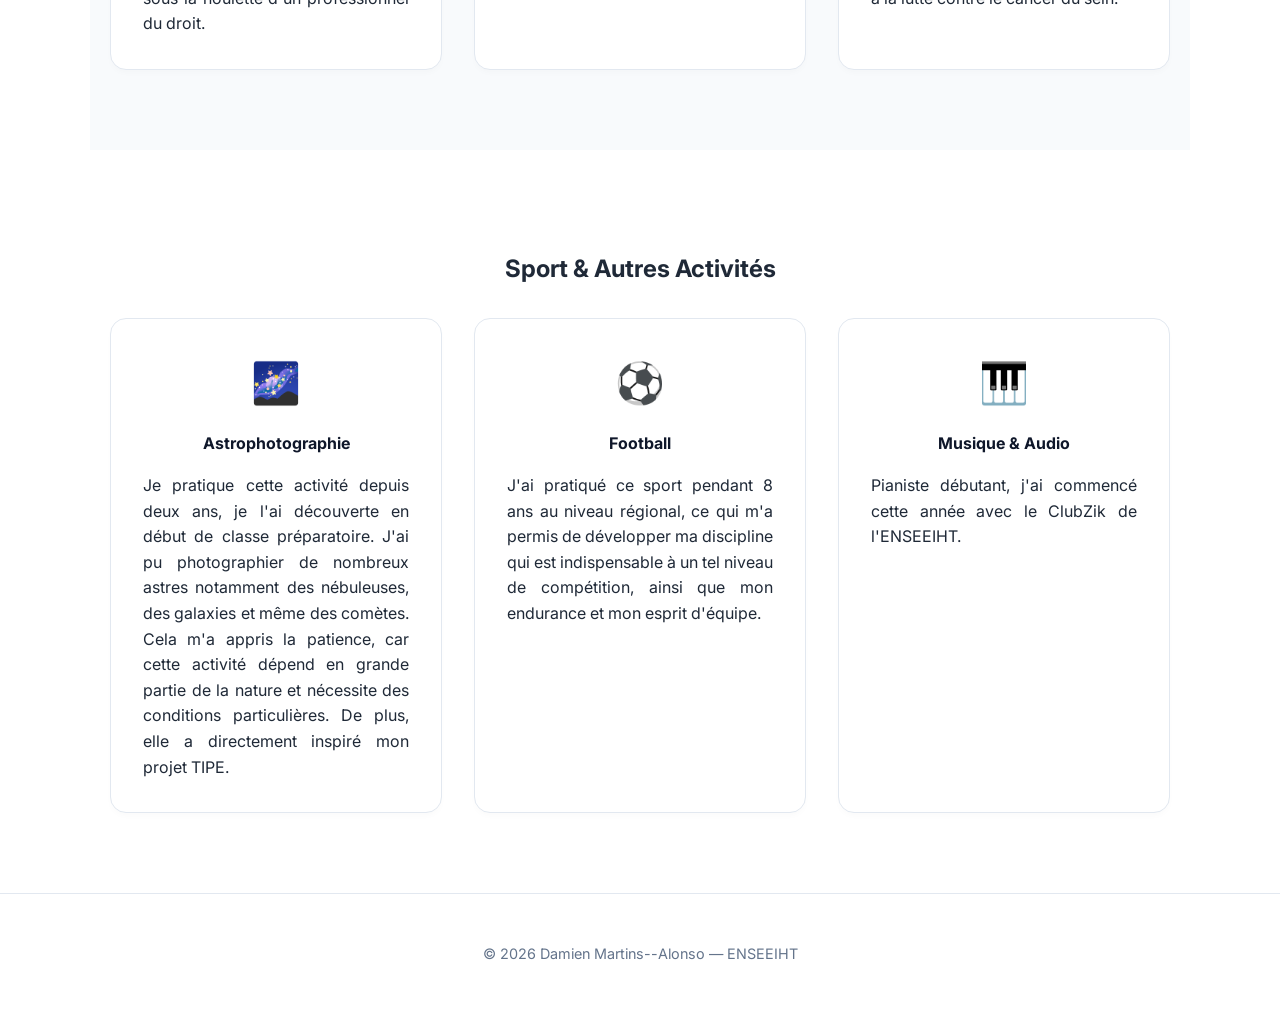
==== commit 69c22aa3: "Fix typo in French HTML content" ====
--- a/index_fr.html
+++ b/index_fr.html
@@ -175,7 +175,7 @@
                         </div>
                         <div>
                             <h4 style="margin-bottom: 5px;">🇮🇪 Université de Dublin (Irlande)</h4>
-                            <p style="text-align: justify;">Un séjour au cœur du principal pôle technologique européen pour explorer l'architecture logicielle, les systèmes connectés et l'innovation. Cette expérience me permettrakit de découvrir les méthodes de travail anglo-saxonnes et de perfectionner mon anglais professionnel.</p>
+                            <p style="text-align: justify;">Un séjour au cœur du principal pôle technologique européen pour explorer l'architecture logicielle, les systèmes connectés et l'innovation. Cette expérience me permettrait de découvrir les méthodes de travail anglo-saxonnes et de perfectionner mon anglais professionnel.</p>
                         </div>
                     </div>
                 </div>
